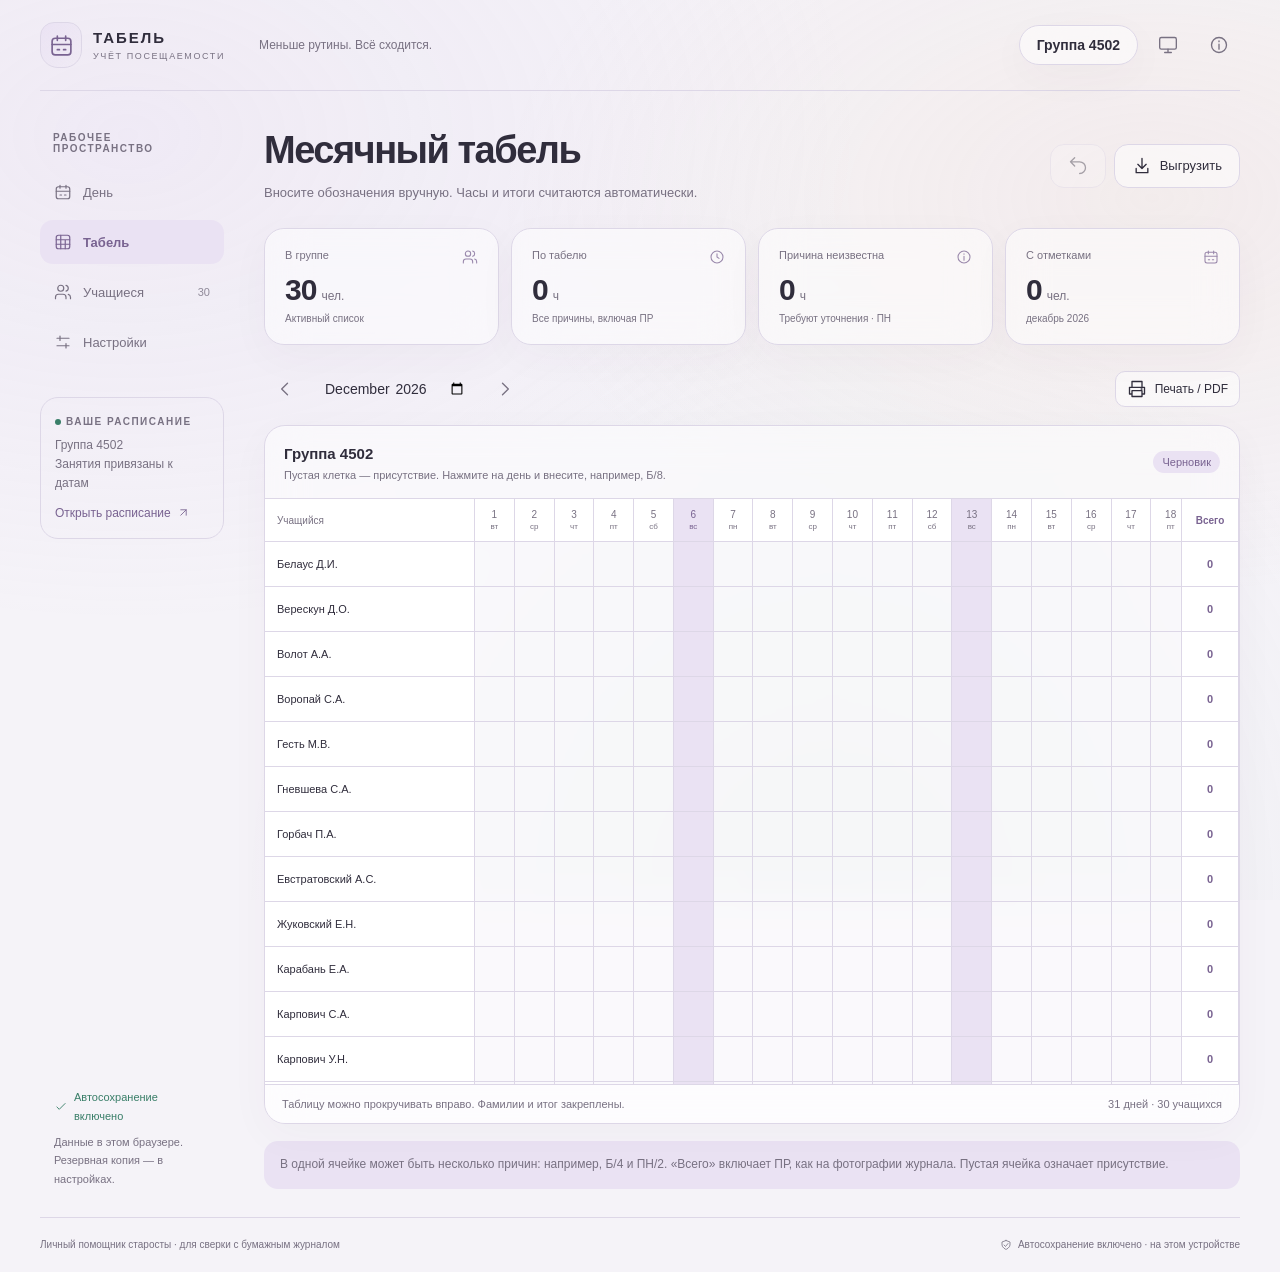
==== index.html @ 8b9e964b "Add files via upload" ====
<!doctype html>
<html lang="ru">
<head>
  <meta charset="UTF-8"><meta name="viewport" content="width=device-width, initial-scale=1, viewport-fit=cover">
  <meta name="theme-color" content="#f5f3f8"><meta name="description" content="Личный табель старосты: учёт по парам, автоматические итоги и печать.">
  <title>Табель · Учёт посещаемости</title>
  <link rel="icon" type="image/svg+xml" href="./icon.svg"><link rel="stylesheet" href="./style.css">
  <script>try{let s=JSON.parse(localStorage.getItem('tabel-v1')||'null');let t=s?.theme||'system';document.documentElement.dataset.theme=t==='system'?(matchMedia('(prefers-color-scheme:dark)').matches?'dark':'light'):t;}catch{}</script>
</head>
<body><div class="ambient" aria-hidden="true"></div><div id="app"><div class="loading">Загружаем табель…</div></div>
<dialog id="modal"></dialog><div id="toast" class="toast" role="status" aria-live="polite"></div><input id="fileInput" type="file" accept=".json" hidden><input id="scheduleInput" type="file" accept=".json,.html" hidden>
<noscript><p style="padding:24px">Для работы табеля включите JavaScript в браузере.</p></noscript>
<script>
if(location.protocol==='file:'){
  document.querySelector('.loading').innerHTML='Табель нужно открыть по ссылке GitHub Pages.<br><br>Сначала загрузите файлы по инструкции: <a href="./INSTRUCTION.html">открыть инструкцию</a>.<br><br>Запуск двойным щелчком по index.html не поддерживается.';
}
</script>
<script type="module" src="./app.js"></script></body></html>
---- style.css ----
@charset "UTF-8";
:root{--bg:#f5f3f8;--text:#302d3c;--muted:#787182;--line:#ddd7e7;--glass:#ffffff80;--solid:#fff;--accent:#796391;--accent-soft:#eae2f3;--green:#397e68;--green-soft:#e3f1ea;--shadow:0 12px 42px #47365709;--blue:#4a73a4;--blue-bg:#e8eff9;--teal:#477c70;--teal-bg:#e4efeb;--rose:#a76176;--rose-bg:#f5e7ed;--amber:#987542;--amber-bg:#f7eedf;--purple:#84609e;--purple-bg:#eee6f6;--cyan:#4b7e88;--cyan-bg:#e4eff2;--gray:#787780;--gray-bg:#ececf0;font-family:-apple-system,BlinkMacSystemFont,"Segoe UI",Arial,sans-serif;color-scheme:light;font-synthesis:none}
:root[data-theme=dark]{--bg:#17161d;--text:#ede8f3;--muted:#aba2b9;--line:#ffffff19;--glass:#34303d70;--solid:#27242e;--accent:#c9b0e3;--accent-soft:#a88bc428;--green:#a2d5bd;--green-soft:#75bd9d18;--shadow:0 14px 42px #0002;--blue:#a6c2ee;--blue-bg:#8faef820;--teal:#91cbbb;--teal-bg:#7acdb520;--rose:#e4a1b6;--rose-bg:#d795b321;--amber:#ddc290;--amber-bg:#cda75c22;--purple:#c9a7ed;--purple-bg:#b397d522;--cyan:#97c9d3;--cyan-bg:#7bb5cf22;--gray:#c0bac9;--gray-bg:#b1a9be20;color-scheme:dark}
*{box-sizing:border-box}body{margin:0;background:var(--bg);color:var(--text);min-width:320px;font-size:14px}button,input,select,textarea{font:inherit;color:inherit}button,a{touch-action:manipulation;-webkit-tap-highlight-color:transparent}button{cursor:pointer}button:disabled{opacity:.4;cursor:not-allowed}button:active:not(:disabled){transform:scale(.98)}button,a,input,select,textarea{outline-offset:3px}button:focus-visible,a:focus-visible{outline:2px solid var(--accent)}button{transition:background .18s,border-color .18s,transform .18s}a{color:var(--accent);text-decoration:none}a:hover{text-decoration:underline}svg{width:20px;height:20px;flex-shrink:0;vertical-align:middle}input,textarea,select{border:1px solid var(--line);background:var(--glass);border-radius:12px;padding:11px 13px;max-width:100%}input:focus,textarea:focus,select:focus{outline:2px solid var(--accent);outline-offset:1px}input[type=checkbox]{accent-color:var(--accent);width:17px;height:17px}textarea{resize:vertical;min-height:120px;line-height:1.7}button{border:0}h1,h2,h3,p{margin:0}h1{font-size:38px;font-weight:600;letter-spacing:-1.5px;line-height:1.2}h2{font-size:20px;font-weight:600;letter-spacing:-.4px}h3{font-size:16px;font-weight:600;line-height:1.4}small{font-size:12px}strong{font-weight:600}.muted{color:var(--muted)}.ambient{position:fixed;inset:0;z-index:-1;pointer-events:none;background:radial-gradient(ellipse at 10% 15%,#cdb5e523,transparent 45%),radial-gradient(ellipse at 90% 22%,#ebcbb32c,transparent 40%),radial-gradient(ellipse at 65% 100%,#b4d3c526,transparent 50%)}[data-theme=dark] .ambient{background:radial-gradient(ellipse at 4% 35%,#76638624,transparent 48%),radial-gradient(ellipse at 90% 10%,#9f7b7024,transparent 43%),radial-gradient(ellipse at 65% 100%,#53796c20,transparent 40%)}.glass{background:var(--glass);border:1px solid var(--line);box-shadow:inset 0 1px 0 #ffffff30,var(--shadow);backdrop-filter:blur(20px);-webkit-backdrop-filter:blur(20px)}.shell{max-width:1460px;margin:auto;padding:0 40px}.topbar{min-height:91px;display:flex;align-items:center;gap:22px;border-bottom:1px solid var(--line)}.brand{display:flex;align-items:center;gap:11px;color:var(--text);text-decoration:none!important}.brand-mark{width:42px;height:46px;display:grid;place-items:center;border-radius:14px 14px 18px 18px;background:linear-gradient(140deg,var(--accent-soft),transparent);border:1px solid var(--line);color:var(--accent)}.brand-mark svg{width:25px;height:25px}.brand-name{font-size:15px;letter-spacing:2px;font-weight:650}.brand-sub{display:block;font-size:9px;letter-spacing:1.6px;color:var(--muted);margin-top:5px}.topbar-note{font-size:12px;color:var(--muted);margin-left:12px}.top-actions{margin-left:auto;display:flex;gap:9px;align-items:center}.icon-btn{display:inline-flex;align-items:center;justify-content:center;width:42px;height:42px;border-radius:50%;background:transparent;color:var(--muted)}.icon-btn:hover{background:var(--accent-soft);color:var(--accent)}.btn{display:inline-flex;align-items:center;justify-content:center;gap:8px;padding:11px 17px;min-height:42px;border-radius:14px;border:1px solid var(--line);background:var(--glass);font-size:13px;font-weight:500;white-space:nowrap;color:var(--text)}.btn:hover{background:var(--accent-soft)}.btn.primary{background:var(--accent);color:var(--solid);border-color:transparent}[data-theme=dark] .btn.primary{color:#251e30}.btn.subtle{background:transparent;border-color:transparent;color:var(--muted)}.btn.small{min-height:34px;padding:7px 11px;font-size:12px;border-radius:10px}.btn.danger{color:var(--rose)}.group-select{font-weight:600;border-radius:24px;min-width:122px;padding-right:26px;background:var(--glass)}.workspace{display:grid;grid-template-columns:190px minmax(0,1fr);gap:34px;padding:32px 0 28px}.sidebar{display:flex;flex-direction:column;min-height:calc(100vh - 160px);padding-right:6px}.eyebrow{text-transform:uppercase;font-size:10px;letter-spacing:1.5px;color:var(--muted);font-weight:600}.side-title{padding:9px 13px 16px}.nav{display:grid;gap:6px}.nav button{display:flex;align-items:center;gap:11px;border-radius:13px;padding:13px 14px;background:transparent;color:var(--muted);text-align:left;font-size:13px}.nav button.active{background:var(--accent-soft);color:var(--accent);font-weight:600}.nav button:hover{background:var(--accent-soft)}.nav button svg{width:18px;height:18px}.nav .count{margin-left:auto;font-size:11px;opacity:.8}.side-source{margin-top:33px;padding:18px 14px;border:1px solid var(--line);border-radius:18px}.side-source .dot{display:inline-block;width:6px;height:6px;border-radius:50%;background:var(--green);margin-right:5px}.side-source p{font-size:12px;line-height:1.6;margin-top:9px;color:var(--muted)}.side-source a{font-size:12px;display:flex;align-items:center;gap:6px;margin-top:12px}.side-source svg{width:13px;height:13px}.side-bottom{margin-top:auto;padding:34px 14px 0;font-size:11px;line-height:1.7;color:var(--muted)}.side-bottom .save-line{display:flex;align-items:center;gap:6px;color:var(--green);font-size:11px;margin-bottom:7px}.side-bottom svg{width:14px;height:14px}.main{min-width:0}.page-head{display:flex;gap:12px;justify-content:space-between;align-items:center;margin:5px 0 25px}.page-head p{margin-top:9px;color:var(--muted);font-size:13px;line-height:1.6}.head-actions{display:flex;gap:8px;align-items:center}.pill{display:inline-flex;align-items:center;gap:5px;padding:5px 9px;border-radius:16px;background:var(--accent-soft);color:var(--accent);font-size:11px;white-space:nowrap}.pill svg{width:13px;height:13px}.demo-banner,.storage-warning{padding:12px 17px;background:var(--amber-bg);color:var(--amber);border:1px solid var(--line);border-radius:14px;margin-bottom:18px;display:flex;gap:12px;align-items:center;line-height:1.5;font-size:12px}.demo-banner .btn{margin-left:auto}.storage-warning{background:var(--rose-bg);color:var(--rose)}.stats{display:grid;grid-template-columns:repeat(4,minmax(0,1fr));gap:12px;margin-bottom:23px}.stat{border-radius:20px;padding:20px;min-height:106px;position:relative}.stat-label{font-size:11px;color:var(--muted);display:flex;justify-content:space-between;gap:4px}.stat-label svg{width:16px;height:16px;color:var(--accent);opacity:.75}.stat-value{font-size:30px;letter-spacing:-1px;font-weight:550;margin-top:10px;line-height:1}.stat-value small{font-size:12px;letter-spacing:0;color:var(--muted);font-weight:400;margin-left:5px}.stat-hint{font-size:10px;color:var(--muted);margin-top:8px}.section-row{display:flex;justify-content:space-between;gap:12px;align-items:center;margin-bottom:15px}.section-row p{margin-top:5px;color:var(--muted);font-size:12px}.date-controls{display:flex;align-items:center;gap:4px}.date-controls input{border:0;background:transparent;width:150px;padding:8px;font-size:13px}.week-strip{display:grid;grid-template-columns:repeat(7,1fr);gap:6px;padding:9px;border-radius:21px;margin-bottom:23px}.week-day{min-height:74px;border:1px solid transparent;border-radius:14px;background:transparent;display:flex;flex-direction:column;align-items:center;gap:6px;color:var(--muted);padding:10px 4px;position:relative}.week-day .dow{font-size:10px;text-transform:uppercase;letter-spacing:.8px}.week-day .date{font-size:21px;font-weight:500}.week-day .dots{display:flex;gap:3px;height:3px}.week-day .dots i{width:3px;height:3px;border-radius:50%;background:currentColor;opacity:.5}.week-day.selected{background:var(--accent-soft);border-color:var(--line);color:var(--accent)}.week-day.today:after{position:absolute;content:'';bottom:6px;width:3px;height:3px;background:var(--green);border-radius:50%}.day-grid{display:grid;grid-template-columns:minmax(0,1fr) 248px;gap:21px}.lesson-scroll{display:flex;gap:10px;overflow-x:auto;padding:1px 1px 12px;scrollbar-width:thin;scrollbar-color:var(--line) transparent}.lesson-card{flex:1;min-width:180px;text-align:left;border:1px solid var(--line);border-radius:17px;padding:15px;background:var(--glass);color:var(--text);position:relative;min-height:130px}.lesson-card.selected{background:var(--accent-soft);border-color:color-mix(in srgb,var(--accent) 50%,transparent)}.lesson-top{display:flex;align-items:center;justify-content:space-between;gap:7px;font-size:11px;color:var(--muted);margin-bottom:12px}.lesson-card h3{font-size:13px;line-height:1.4;max-width:230px}.lesson-card .lesson-foot{display:flex;gap:6px;align-items:center;margin-top:9px;font-size:10px;color:var(--muted);justify-content:space-between}.lesson-card .lesson-foot svg{width:14px;height:14px;color:var(--green)}.lesson-num{color:var(--accent);font-weight:600}.no-lessons{padding:24px;border:1px dashed var(--line);border-radius:18px;line-height:1.7;color:var(--muted);margin-bottom:20px}.table-card{border-radius:21px;overflow:hidden;margin-top:7px}.table-toolbar{display:flex;align-items:center;justify-content:space-between;gap:12px;padding:17px 19px;border-bottom:1px solid var(--line)}.table-toolbar h3{font-size:15px}.table-toolbar small{display:block;margin-top:5px;color:var(--muted);font-size:11px}.search{position:relative;max-width:220px;min-width:100px}.search svg{position:absolute;left:11px;top:10px;width:16px;height:16px;color:var(--muted);pointer-events:none}.search input{width:100%;border:0;background:var(--accent-soft);padding:10px 12px 10px 35px;border-radius:12px;font-size:12px}.roster-table{width:100%;border-collapse:collapse;text-align:left}.roster-table th{font-size:10px;text-transform:uppercase;letter-spacing:1px;color:var(--muted);padding:13px 16px;font-weight:500;border-bottom:1px solid var(--line)}.roster-table td{padding:12px 16px;border-bottom:1px solid var(--line);font-size:12px}.roster-table tbody tr:last-child td{border-bottom:0}.roster-table .num{color:var(--muted);width:36px;padding-right:2px}.roster-table .status-col{text-align:center;width:120px}.roster-table .total-col{width:85px;text-align:right}.student-link{color:var(--text);background:transparent;padding:4px 0;text-align:left;font-weight:500;display:flex;align-items:center;gap:10px}.student-link:hover{color:var(--accent)}.avatar{width:31px;height:31px;display:inline-flex;justify-content:center;align-items:center;flex-shrink:0;border:1px solid var(--line);border-radius:11px;background:var(--accent-soft);font-size:11px;color:var(--accent);font-weight:500}.status-btn{min-width:87px;min-height:32px;border-radius:10px;background:transparent;border:1px dashed var(--line);font-size:11px;color:var(--muted);display:inline-flex;gap:5px;align-items:center;justify-content:center;padding:6px}.status-btn svg{width:13px;height:13px}.status-btn.present{color:var(--green);background:var(--green-soft);border:1px solid transparent}.reason-blue{color:var(--blue);background:var(--blue-bg)}.reason-teal{color:var(--teal);background:var(--teal-bg)}.reason-rose{color:var(--rose);background:var(--rose-bg)}.reason-amber{color:var(--amber);background:var(--amber-bg)}.reason-purple{color:var(--purple);background:var(--purple-bg)}.reason-cyan{color:var(--cyan);background:var(--cyan-bg)}.reason-gray{color:var(--gray);background:var(--gray-bg)}.status-btn[class*=reason-]{border:1px solid transparent;font-weight:600}.table-bottom{display:flex;gap:10px;align-items:center;justify-content:space-between;padding:13px 17px;background:var(--glass);border-top:1px solid var(--line);font-size:11px;color:var(--muted)}.aside-card{border-radius:20px;padding:20px;margin-bottom:15px}.aside-card h3{font-size:14px;margin-bottom:7px}.aside-card .caption{font-size:11px;color:var(--muted);line-height:1.6}.reason-bars{display:grid;gap:15px;margin:22px 0 8px}.reason-bar-head{display:flex;justify-content:space-between;font-size:11px;margin-bottom:7px}.reason-bar-head span{color:var(--muted)}.bar-track{height:5px;border-radius:4px;background:var(--accent-soft);overflow:hidden}.bar-fill{height:100%;border-radius:4px;background:var(--accent);min-width:0}.legend{display:grid;gap:12px;margin-top:16px}.legend-item{display:flex;gap:9px;align-items:center;font-size:10px;color:var(--muted);line-height:1.45}.code-badge{display:inline-flex;justify-content:center;align-items:center;min-width:29px;min-height:24px;border-radius:7px;font-size:10px;font-weight:600;flex-shrink:0}.note{font-size:11px;line-height:1.7;color:var(--muted)}.note-box{padding:14px 16px;border-radius:14px;background:var(--accent-soft);font-size:12px;line-height:1.6;color:var(--muted)}.welcome{padding:32px 27px;display:grid;grid-template-columns:1fr 200px;gap:25px;border-radius:22px;margin-bottom:23px;background:linear-gradient(125deg,var(--glass),var(--accent-soft))}.welcome h2{font-size:23px;line-height:1.3;margin:10px 0 12px;font-weight:550;letter-spacing:-.6px}.welcome p{font-size:13px;line-height:1.75;max-width:420px;color:var(--muted)}.welcome-actions{display:flex;gap:10px;margin-top:20px;flex-wrap:wrap}.mini-sheet{align-self:center;padding:16px;border:1px solid var(--line);border-radius:16px;transform:rotate(-3deg);background:var(--glass);box-shadow:var(--shadow)}.mini-title{font-size:10px;color:var(--muted);margin-bottom:12px;text-transform:uppercase;letter-spacing:1px}.mini-row{display:flex;justify-content:space-between;border-bottom:1px solid var(--line);padding:9px 0;font-size:12px}.mini-row:last-child{border:0;font-weight:600}.empty-roster{text-align:center;padding:36px 20px;color:var(--muted)}.empty-roster p{font-size:12px;line-height:1.8;margin:8px 0 18px}.empty-roster svg{width:30px;height:30px;color:var(--accent);margin-bottom:10px}.month-controls{display:flex;align-items:center;gap:5px}.month-controls input{border:0;background:transparent;font-size:14px;max-width:195px}.monthly-table{border-collapse:separate;border-spacing:0;min-width:1780px;width:100%;font-size:11px}.monthly-table th,.monthly-table td{border-right:1px solid var(--line);border-bottom:1px solid var(--line);padding:0;text-align:center;height:45px;min-width:37px}.monthly-table thead th{background:var(--solid);font-weight:500;font-size:10px;position:sticky;top:0;z-index:2;color:var(--muted);height:43px}.monthly-table thead .today-head{color:var(--accent);background:var(--accent-soft)}.monthly-table .sticky-name{position:sticky;left:0;z-index:2;background:var(--solid);text-align:left;min-width:210px;width:210px;padding:0 12px}.monthly-table thead .sticky-name{z-index:3}.monthly-table .sticky-total{position:sticky;right:0;z-index:2;background:var(--solid);width:58px;min-width:58px;color:var(--accent);font-weight:600;border-left:1px solid var(--line)}.monthly-table .day-cell{width:100%;min-height:44px;height:100%;font-size:9px;background:transparent;display:flex;flex-direction:column;gap:3px;align-items:center;justify-content:center;color:var(--text);padding:5px 2px}.monthly-table .day-cell:hover{background:var(--accent-soft)}.monthly-table .day-cell .cell-mark{padding:2px 3px;border-radius:4px;white-space:nowrap}.monthly-table .weekend{background:var(--accent-soft)}.monthly-table .student-link{font-size:11px}.monthly-table .tfoot td{height:39px;background:var(--accent-soft);font-weight:600}.table-scroll{overflow:auto;max-height:65vh;scrollbar-width:thin}.students-grid{display:grid;grid-template-columns:repeat(3,minmax(0,1fr));gap:14px}.student-card{padding:20px;border-radius:19px;display:flex;flex-direction:column;gap:17px}.student-card-top{display:flex;gap:10px;align-items:center}.student-card .avatar{width:39px;height:39px;font-size:13px}.student-card h3{font-size:13px}.student-card small{font-size:10px;color:var(--muted)}.student-card-foot{border-top:1px solid var(--line);padding-top:12px;display:flex;justify-content:space-between;align-items:center;font-size:12px}.student-card-foot strong{font-size:21px;font-weight:550}.settings-grid{display:grid;grid-template-columns:1fr 1fr;gap:18px}.settings-card{padding:25px;border-radius:22px}.settings-card h2{font-size:17px;margin-bottom:9px}.settings-card p{font-size:12px;line-height:1.8;color:var(--muted)}.settings-card .btn{margin-top:16px}.settings-card .field{margin-top:17px}.field{display:flex;flex-direction:column;gap:8px;margin-bottom:16px}.field label{font-size:12px;font-weight:500}.field small{font-size:11px;line-height:1.6;color:var(--muted)}.field-row{display:grid;grid-template-columns:1fr 1fr;gap:14px}.check-label{display:flex;gap:9px;align-items:flex-start;font-size:12px;line-height:1.6}.check-label input{margin-top:2px;flex-shrink:0}.theme-options{display:flex;gap:6px;margin-top:17px}.theme-options button{flex:1}.theme-options button.selected{background:var(--accent-soft);color:var(--accent);border-color:var(--accent)}.footer{display:flex;align-items:center;justify-content:space-between;gap:15px;color:var(--muted);font-size:10px;border-top:1px solid var(--line);padding:19px 0;line-height:1.6}.footer span{display:flex;align-items:center;gap:6px}.footer svg{width:12px;height:12px}dialog{color:var(--text);border:1px solid var(--line);border-radius:25px;box-shadow:0 25px 100px #15102235;background:var(--solid);padding:0;max-width:min(580px,calc(100vw - 28px));width:580px;max-height:90dvh}dialog::backdrop{background:#17121f65;backdrop-filter:blur(5px)}.modal-head{padding:24px 25px 17px;display:flex;justify-content:space-between;gap:15px;align-items:flex-start;border-bottom:1px solid var(--line)}.modal-head h2{font-size:20px;margin:2px 0 7px;line-height:1.3}.modal-head p{font-size:12px;color:var(--muted);line-height:1.6}.modal-head .icon-btn{margin-top:-8px;margin-right:-8px;flex-shrink:0}.modal-body{padding:22px 25px}.modal-foot{display:flex;gap:8px;justify-content:flex-end;margin-top:22px;flex-wrap:wrap}.code-options{display:grid;gap:7px}.code-option{display:flex;align-items:center;gap:12px;padding:11px 13px;text-align:left;background:transparent;border:1px solid var(--line);border-radius:12px;min-height:47px;font-size:12px}.code-option.selected{border-color:var(--accent);background:var(--accent-soft)}.code-option .code-badge{width:32px;height:29px;font-size:12px}.code-option .option-hours{margin-left:auto;color:var(--muted);white-space:nowrap;font-size:11px}.hours-grid{display:grid;grid-template-columns:1fr 1fr;gap:12px}.hours-item{display:flex;align-items:center;gap:9px}.hours-item label{width:35px;flex-shrink:0}.hours-item input{width:100%;min-width:0;padding:9px 11px}.profile-stats{display:grid;grid-template-columns:1fr 1fr;gap:12px;margin-bottom:20px}.profile-stat{background:var(--accent-soft);border-radius:14px;padding:16px}.profile-stat strong{font-size:25px;display:block;margin-top:8px}.profile-history{max-height:330px;overflow:auto}.history-row{padding:13px 0;border-bottom:1px solid var(--line);display:flex;justify-content:space-between;gap:12px;font-size:12px}.history-row small{display:block;color:var(--muted);font-size:11px;line-height:1.7;margin-top:4px}.history-row button{background:transparent;color:var(--accent);font-size:11px;padding:6px}.profile-bars{display:flex;flex-wrap:wrap;gap:8px;margin-bottom:20px}.profile-bars .code-badge{padding:6px 10px}.form-error{color:var(--rose);font-size:12px;line-height:1.6;margin-top:12px;min-height:0}.toast{position:fixed;bottom:25px;left:50%;transform:translate(-50%,15px);background:var(--text);color:var(--bg);padding:13px 20px;border-radius:15px;font-size:12px;box-shadow:var(--shadow);max-width:calc(100% - 30px);text-align:center;opacity:0;pointer-events:none;transition:.2s;z-index:100}.toast.show{opacity:1;transform:translate(-50%,0)}.loading{padding:80px;text-align:center;color:var(--muted)}.export-options{display:grid;gap:12px}.export-options .btn{justify-content:flex-start;padding:16px;white-space:normal}.export-options small{display:block;color:var(--muted);font-weight:400;margin-top:5px}.no-results{padding:28px;text-align:center;color:var(--muted);font-size:12px}.bulk-row{display:flex;gap:8px;align-items:center}.bulk-row select{padding:8px 10px;font-size:12px}.archive-list{margin-top:20px;border-top:1px solid var(--line);padding-top:15px}.archive-item{display:flex;justify-content:space-between;align-items:center;padding:8px 0;font-size:12px}.saved-error{color:var(--rose)!important}.wide-only{display:initial}
@media(min-width:1600px){.shell{max-width:1500px}.workspace{gap:42px;grid-template-columns:200px minmax(0,1fr)}}
@media(max-width:1150px){.shell{padding:0 25px}.workspace{grid-template-columns:165px minmax(0,1fr);gap:23px}.day-grid{grid-template-columns:minmax(0,1fr)}.day-aside{display:grid;grid-template-columns:1fr 1fr;gap:14px}.day-aside .aside-card{margin-bottom:0}.legend{grid-template-columns:1fr 1fr}.stats{gap:9px}.stat{padding:17px}.students-grid{grid-template-columns:repeat(2,minmax(0,1fr))}h1{font-size:33px}.head-actions .btn{padding:11px 13px}.topbar-note{display:none}}
@media(max-width:800px){.shell{padding:0 20px}.topbar{min-height:78px;gap:12px}.workspace{display:block;padding-top:21px}.sidebar{min-height:0;display:block;padding:0;margin-bottom:25px}.side-title,.side-source,.side-bottom{display:none}.nav{display:flex;border:1px solid var(--line);border-radius:17px;padding:4px;background:var(--glass);gap:4px}.nav button{justify-content:center;flex:1;padding:11px 8px;font-size:12px;border-radius:12px;gap:7px}.nav .count{display:none}.nav button svg{width:16px;height:16px}.page-head{margin-bottom:21px}.page-head h1{font-size:31px}.head-actions .btn span{display:none}.head-actions .btn{padding:10px;min-width:42px}.head-actions .btn svg{width:18px}.settings-grid{gap:13px}.settings-card{padding:20px}.top-actions{gap:5px}.group-select{min-width:108px;max-width:160px;font-size:12px;padding:10px 24px 10px 13px}.footer{font-size:10px}.welcome{grid-template-columns:1fr 170px}}
@media(max-width:520px){.shell{padding:0 14px}.brand-sub{font-size:7px;letter-spacing:1.2px}.brand-name{font-size:13px}.brand{gap:8px}.brand-mark{width:34px;height:39px;border-radius:11px 11px 15px 15px}.brand-mark svg{width:22px}.topbar{gap:5px;min-height:74px}.top-actions{gap:1px}.top-actions .icon-btn{width:34px;height:36px}.group-select{min-width:98px;width:98px;font-size:11px;padding-left:10px}.nav button{font-size:10px;gap:5px;padding:10px 6px}.nav button svg{width:15px;height:15px}.workspace{padding-top:16px}.sidebar{margin-bottom:24px}h1,.page-head h1{font-size:29px;letter-spacing:-1px}.page-head p{font-size:12px;margin-top:7px}.page-head{gap:8px;align-items:flex-start}.head-actions{padding-top:0}.head-actions .btn{min-height:36px;min-width:36px;padding:8px}.head-actions .btn svg{width:17px}.stats{grid-template-columns:1fr 1fr;gap:9px;margin-bottom:22px}.stat{padding:15px;min-height:99px;border-radius:17px}.stat-value{font-size:27px}.stat-label{font-size:10px}.stat-hint{font-size:9px}.section-row h2{font-size:17px}.section-row p{font-size:10px}.date-controls{gap:0}.date-controls input{font-size:12px;width:126px;padding:6px 3px}.date-controls .icon-btn{width:28px;height:32px}.section-row .btn.small{padding:7px 9px;font-size:10px}.week-strip{padding:6px;gap:3px;border-radius:18px;margin-bottom:20px}.week-day{min-height:66px;padding:9px 2px;gap:5px;border-radius:12px}.week-day .dow{font-size:9px}.week-day .date{font-size:18px}.lesson-card{min-width:157px;min-height:122px;padding:13px}.lesson-card h3{font-size:12px}.lesson-top{font-size:10px}.lesson-card .lesson-foot{font-size:9px}.day-grid{gap:18px}.table-toolbar{padding:14px 13px;gap:8px}.table-toolbar h3{font-size:13px}.table-toolbar small{font-size:10px;max-width:145px;line-height:1.5}.search{max-width:145px}.search input{font-size:11px;padding-left:31px}.search svg{left:10px;width:14px}.roster-table th{font-size:9px;padding:12px 9px;letter-spacing:.6px}.roster-table td{font-size:11px;padding:10px 9px}.roster-table .num{width:26px}.roster-table .status-col{width:94px}.roster-table .total-col{width:61px}.student-link{gap:7px}.avatar{width:26px;height:29px;font-size:9px;border-radius:9px}.status-btn{min-width:74px;font-size:10px;min-height:32px;padding:5px}.table-bottom{padding:12px;font-size:10px;gap:8px;flex-wrap:wrap}.table-bottom .btn{font-size:10px}.day-aside{display:block}.day-aside .aside-card{margin-bottom:14px}.reason-bars{grid-template-columns:1fr 1fr;gap:17px}.aside-card{padding:19px}.welcome{grid-template-columns:1fr;padding:24px;gap:12px}.welcome h2{font-size:22px}.welcome .mini-sheet{display:none}.welcome p{font-size:12px}.welcome-actions{gap:8px}.welcome-actions .btn{font-size:11px;padding:10px 12px}.students-grid{grid-template-columns:1fr}.student-card{padding:17px}.student-card h3{font-size:14px}.settings-grid{grid-template-columns:1fr}.footer{display:block;padding-bottom:20px}.footer span+span{margin-top:8px}.demo-banner{padding:12px;font-size:10px;gap:7px}.demo-banner .btn{font-size:10px;padding:7px 9px}.month-controls input{font-size:12px;width:158px}.month-controls .icon-btn{width:28px}.modal-head{padding:20px 20px 15px}.modal-head h2{font-size:18px}.modal-body{padding:19px 20px}.modal-foot .btn{font-size:12px}.code-option{font-size:11px;padding:10px}.code-option .option-hours{font-size:10px}.monthly-table .sticky-name{min-width:152px;width:152px;padding:0 8px}.monthly-table .student-link{font-size:10px}.table-scroll{max-height:60vh}.field-row{gap:9px}.profile-stat{padding:13px}.wide-only{display:none}.bulk-row{gap:5px}.bulk-row select{max-width:120px;font-size:10px}.bulk-row .btn{font-size:10px;padding:7px}.table-card{border-radius:18px}}
@media(prefers-reduced-motion:reduce){*,*:before,*:after{transition:none!important;animation:none!important;scroll-behavior:auto!important}}

.fixed-group{display:inline-flex;align-items:center;justify-content:center;border:1px solid var(--line);white-space:nowrap;padding:11px 17px;min-width:0}.top-actions .fixed-group{width:auto;max-width:none}

.table-scroll{scroll-padding-inline:210px 58px}.monthly-table .day-cell{scroll-margin-inline:210px 58px}@media(max-width:520px){.table-scroll{scroll-padding-inline:152px 58px}.monthly-table .day-cell{scroll-margin-inline:152px 58px}}

@media(max-width:520px){.date-header{flex-direction:column;align-items:stretch;gap:10px}.date-header .date-controls{width:100%;justify-content:space-between}.date-header .date-controls input{width:160px}.date-header h2{font-size:18px}.date-header .date-controls .btn{padding-inline:12px}}
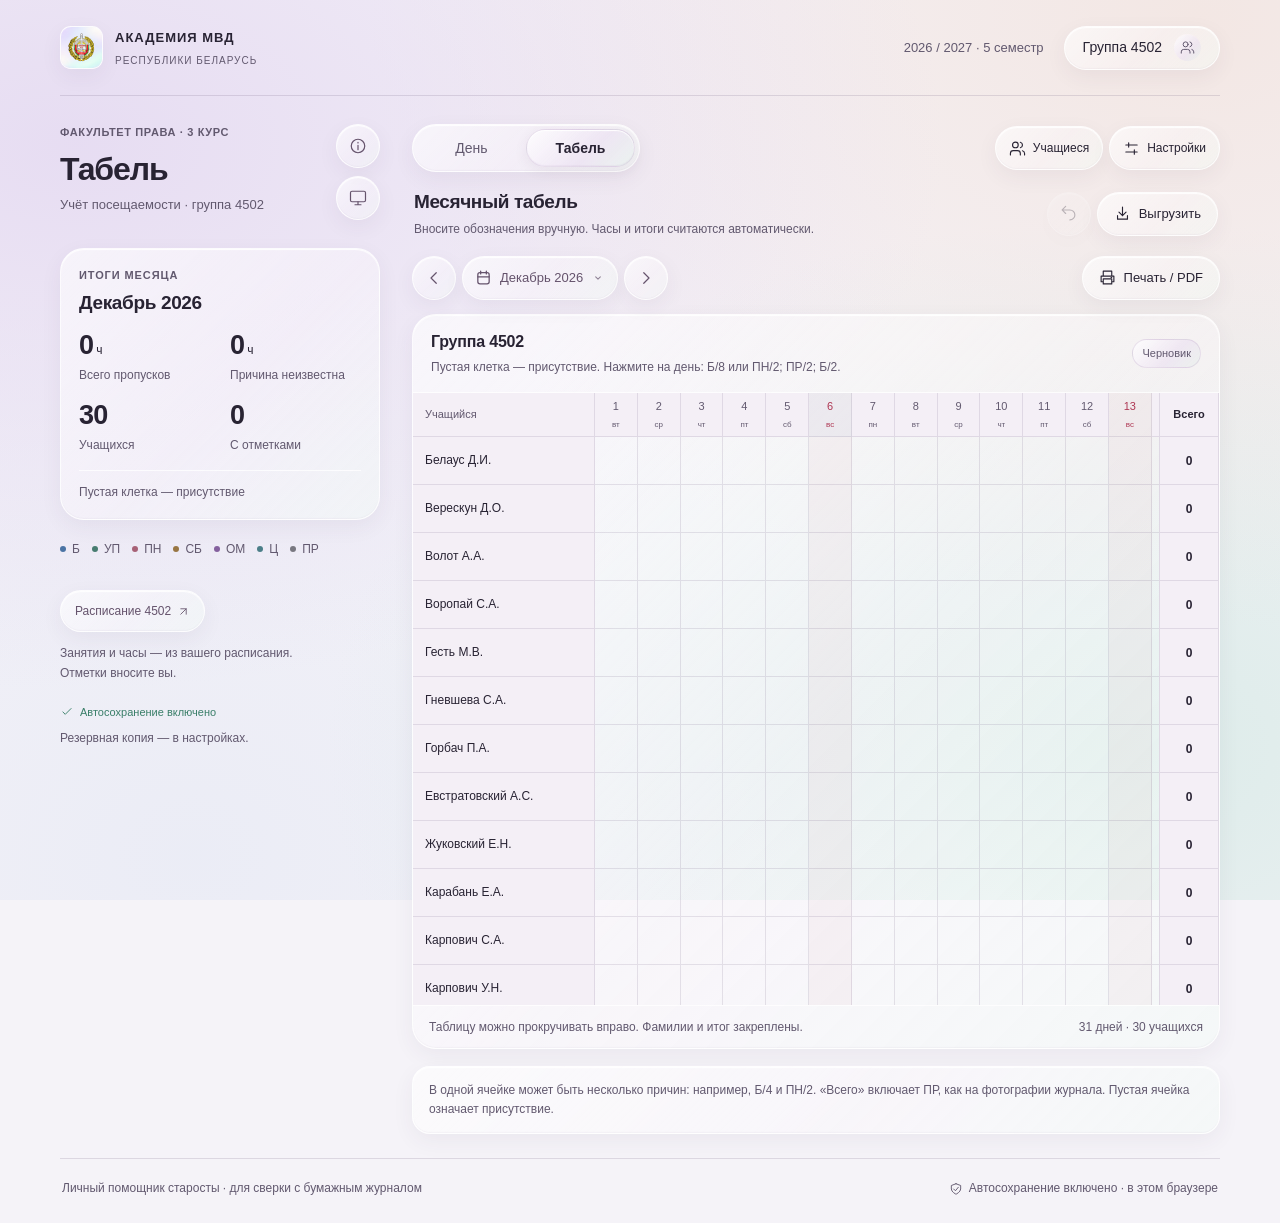
==== commit 6617b7df: "Add files via upload" ====
--- a/index.html
+++ b/index.html
@@ -3,8 +3,8 @@
 <head>
   <meta charset="UTF-8"><meta name="viewport" content="width=device-width, initial-scale=1, viewport-fit=cover">
   <meta name="theme-color" content="#f5f3f8"><meta name="description" content="Личный табель старосты: учёт по парам, автоматические итоги и печать.">
-  <title>Табель · Учёт посещаемости</title>
-  <link rel="icon" type="image/svg+xml" href="./icon.svg"><link rel="stylesheet" href="./style.css">
+  <title>Табель 4502 · Академия МВД</title>
+  <link rel="icon" type="image/svg+xml" href="./icon.svg"><link rel="stylesheet" href="./style.css"><link rel="stylesheet" href="./glass.css?v=2">
   <script>try{let s=JSON.parse(localStorage.getItem('tabel-v1')||'null');let t=s?.theme||'system';document.documentElement.dataset.theme=t==='system'?(matchMedia('(prefers-color-scheme:dark)').matches?'dark':'light'):t;}catch{}</script>
 </head>
 <body><div class="ambient" aria-hidden="true"></div><div id="app"><div class="loading">Загружаем табель…</div></div>
@@ -15,4 +15,4 @@
   document.querySelector('.loading').innerHTML='Табель нужно открыть по ссылке GitHub Pages.<br><br>Сначала загрузите файлы по инструкции: <a href="./INSTRUCTION.html">открыть инструкцию</a>.<br><br>Запуск двойным щелчком по index.html не поддерживается.';
 }
 </script>
-<script type="module" src="./app.js"></script></body></html>
+<script type="module" src="./app.js?v=2"></script></body></html>
--- a/glass.css
+++ b/glass.css
@@ -0,0 +1,257 @@
+/* Shared visual language with qppaza.github.io/myschedule/ (27 Oct 2026).
+   Material values, typography, background and easing are taken from the schedule.
+   Attendance-specific layout is kept separate from the calculation module. */
+:root,:root[data-theme=light]{
+  font-family:-apple-system,BlinkMacSystemFont,"Segoe UI",sans-serif;font-size:16px;
+  --bg:#f5f3f8;--text:#282333;--muted:#62596f;--accent:#694496;
+  --line:rgba(112,96,128,.16);--border:#70608030;--accent-soft:rgba(126,99,154,.08);
+  --liquid-fill:linear-gradient(135deg,rgba(255,255,255,.61),rgba(255,252,255,.36) 54%,rgba(245,255,248,.44));
+  --liquid-edge:rgba(255,255,255,.74);
+  --liquid-shadow:inset 0 1px 1px rgba(255,255,255,.92),inset 0 -1px 1px rgba(133,108,151,.055),0 7px 22px rgba(71,48,86,.06);
+  --liquid-selected:linear-gradient(135deg,rgba(255,255,255,.84),rgba(231,217,240,.48) 60%,rgba(226,244,233,.43));
+  --liquid-selected-edge:rgba(170,143,184,.24);
+  --liquid-selected-shadow:inset 0 1px 1px #fff,inset 0 -1px 1px rgba(147,112,163,.07),0 4px 14px rgba(71,48,86,.07);
+  --liquid-solid:#f4eff6;--overlay-fill:linear-gradient(140deg,rgba(255,253,255,.97),rgba(239,233,243,.94));
+  --overlay-edge:rgba(129,104,145,.22);--solid:#f4eff6;--glass:var(--liquid-fill);--shadow:var(--liquid-shadow);
+  --control-ink:#65536c;--control-focus:#86608e;--offday:#ae3652;
+  --spring:cubic-bezier(.2,.8,.2,1);--slide:cubic-bezier(.22,.8,.25,1);
+  color-scheme:light;
+}
+:root[data-theme=dark]{
+  --bg:#15151b;--text:#f6f4f8;--muted:#b7b3c2;--accent:#d1c3f2;
+  --line:rgba(245,235,255,.12);--border:rgba(245,235,255,.16);--accent-soft:rgba(206,180,230,.09);
+  --liquid-fill:linear-gradient(135deg,rgba(255,246,238,.105),rgba(235,221,242,.045) 54%,rgba(220,248,236,.065));
+  --liquid-edge:rgba(243,230,246,.19);
+  --liquid-shadow:inset 0 1px 1px rgba(255,250,243,.30),inset 0 -1px 1px rgba(235,216,243,.065),0 7px 22px rgba(12,9,20,.12);
+  --liquid-selected:linear-gradient(135deg,rgba(255,246,239,.23),rgba(222,196,235,.14) 60%,rgba(213,243,229,.10));
+  --liquid-selected-edge:rgba(242,223,248,.34);
+  --liquid-selected-shadow:inset 0 1px 1px rgba(255,250,244,.48),inset 0 -1px 1px rgba(232,212,242,.10),0 4px 14px rgba(12,9,20,.10);
+  --liquid-solid:#343039;--overlay-fill:linear-gradient(140deg,rgba(61,54,65,.96),rgba(37,34,43,.94));
+  --overlay-edge:rgba(246,233,255,.25);--solid:#302b35;--control-ink:#eee5ef;--control-focus:#d9bedc;--offday:#f0a5af;
+  color-scheme:dark;
+}
+body{font-size:14px;line-height:1.5;min-height:100vh}
+body>.ambient{background:radial-gradient(ellipse at 6% 16%,#dac9ed88,transparent 51%),radial-gradient(ellipse at 94% 2%,#f0d7c96e,transparent 49%),radial-gradient(ellipse at 87% 83%,#c3e4da80,transparent 50%),radial-gradient(ellipse at 15% 95%,#d2dcf04a,transparent 48%),var(--bg)}
+[data-theme=dark] body>.ambient{background:radial-gradient(ellipse at 0% 25%,#75628438,transparent 50%),radial-gradient(ellipse at 95% 4%,#a8857240,transparent 45%),radial-gradient(ellipse at 74% 92%,#537c6e33,transparent 48%),#15151b}
+button{min-height:44px;transition:background .2s,transform .25s var(--spring),box-shadow .25s,border-color .2s}
+button:active:not(:disabled){transform:scale(.95)}
+button:disabled{opacity:.28}
+button:focus-visible,a:focus-visible,input:focus-visible,textarea:focus-visible{outline:2px solid var(--control-focus);outline-offset:3px}
+button,input,select,textarea{font-family:inherit}
+.glass,.btn,.icon-btn,.glass-control,.view-tabs,.theme-options,.academy-mark,.week-strip,.lesson-card,.code-option,.hours-item,.profile-stat,.note-box,.mini-sheet{
+  background:var(--liquid-fill);border:1px solid var(--liquid-edge);box-shadow:var(--liquid-shadow);
+  backdrop-filter:none;-webkit-backdrop-filter:none;
+}
+.btn,.btn.small{border-radius:24px;font-size:13px;font-weight:500;min-height:44px;padding:0 16px;gap:8px}
+.btn.primary,[data-theme=dark] .btn.primary,.btn.selected,.lesson-card.selected,.code-option.selected{
+  background:var(--liquid-selected);border-color:var(--liquid-selected-edge);box-shadow:var(--liquid-selected-shadow);color:var(--text);
+}
+.btn.subtle{background:transparent;box-shadow:none;border-color:transparent;color:var(--muted)}
+.btn.danger{color:var(--rose)}
+.icon-btn{height:44px;width:44px;color:var(--control-ink);padding:0;flex:none}
+.icon-btn svg{height:18px;width:18px}
+.btn svg{height:17px;width:17px}
+.shell{max-width:1240px;padding:0 40px}
+.topbar{height:96px;min-height:96px;gap:20px;border-color:var(--border)}
+.brand{gap:12px;color:var(--text)}
+.brand-name{font-size:13px;letter-spacing:1px;font-weight:700}
+.brand-sub{font-size:10px;letter-spacing:1px;margin-top:5px;color:var(--muted)}
+.academy-mark{display:block;width:43px;height:43px;border-radius:25%;flex:none;overflow:hidden}
+.academy-mark img{display:block;width:100%;height:100%;object-fit:contain}
+.academy-mark .logo-dark{display:none}
+[data-theme=dark] .academy-mark .logo-light{display:none}
+[data-theme=dark] .academy-mark .logo-dark{display:block}
+.header-note{font-size:13px;color:var(--muted);margin-left:auto;white-space:nowrap}
+.top-actions{margin-left:0}
+.fixed-group{padding:0 18px!important;min-height:44px;font-size:14px;gap:12px;border-radius:26px}
+.group-symbol{display:grid;place-items:center;width:27px;height:27px;border-radius:50%;background:var(--liquid-selected);box-shadow:inset 0 1px 1px #fff4ec45;color:var(--muted)}
+.group-symbol svg{width:15px;height:15px}
+.workspace{grid-template-columns:320px minmax(0,1fr);gap:32px;padding:28px 0 24px}
+.sidebar{display:block;position:sticky;top:24px;align-self:start;min-height:0;padding:0}
+.intro{position:relative;min-height:104px;padding-right:60px}
+.intro h1{font-size:32px;line-height:1.15;letter-spacing:-1.1px;margin:10px 0 8px;font-weight:650}
+.intro p{font-size:13px;line-height:1.5;color:var(--muted)}
+.intro .eyebrow{font-size:11px;line-height:1.5;letter-spacing:.65px}
+.side-controls{position:absolute;right:0;top:0;display:flex;flex-direction:column;gap:8px}
+.summary-card{margin:20px 0;padding:18px;border-radius:24px}
+.summary-card .eyebrow{font-size:11px;letter-spacing:.9px}
+.summary-heading{font-size:19px;font-weight:600;letter-spacing:-.35px;line-height:1.25;margin:7px 0 16px;text-transform:capitalize}
+.summary-metrics{display:grid;grid-template-columns:1fr 1fr;gap:16px 20px}
+.summary-metric>strong{display:block;font-size:27px;line-height:1.15;font-weight:550;letter-spacing:-.7px;font-variant-numeric:tabular-nums}
+.summary-metric>strong small{font-size:12px;letter-spacing:0;font-weight:400;margin-left:3px}
+.summary-metric>span{display:block;font-size:12px;color:var(--muted);margin-top:5px}
+.summary-foot{padding-top:12px;margin-top:16px;border-top:1px solid var(--liquid-edge);font-size:12px;color:var(--muted)}
+.side-legend{display:flex;flex-wrap:wrap;gap:9px 12px;margin:20px 0;font-size:12px;color:var(--muted)}
+.side-legend span{display:flex;align-items:center;gap:6px;white-space:nowrap}
+.side-legend i{width:6px;height:6px;border-radius:50%;background:var(--reason-color);flex:none}
+.side-source{display:block;padding:0;border:0;border-radius:0;margin:20px 0 0}
+.side-source p{font-size:12px;margin:0;line-height:1.6}
+.project-link{display:inline-flex!important;padding:0 14px;min-height:42px;align-items:center;border-radius:23px;background:var(--liquid-fill);border:1px solid var(--liquid-edge);box-shadow:var(--liquid-shadow);color:var(--control-ink);font-weight:500}
+.side-bottom{display:block;margin:20px 0 0;padding:0;font-size:12px}
+.main-toolbar{display:flex;gap:12px;align-items:center;justify-content:space-between;margin:0 0 18px}
+.view-tabs{display:flex;position:relative;isolation:isolate;align-items:center;border-radius:28px;padding:4px;width:228px;min-width:170px;flex:0 1 228px;touch-action:pan-y;user-select:none}
+.view-tabs button{position:relative;z-index:1;flex:1;min-height:38px;background:transparent;font-size:14px;color:var(--muted);border-radius:24px;padding:0 14px}
+.view-tabs button[aria-pressed=true]{color:var(--text);font-weight:600}
+.toolbar-links{display:flex;gap:6px}
+.toolbar-links .active{background:var(--liquid-selected);border-color:var(--liquid-selected-edge);box-shadow:var(--liquid-selected-shadow);color:var(--text)}
+.toolbar-links .btn{gap:7px;padding:0 13px}
+.toolbar-links .btn span{font-size:12px}
+.glass-thumb{position:absolute;left:0;top:0;pointer-events:none;z-index:0;border-radius:24px;background:var(--liquid-selected);border:1px solid var(--liquid-selected-edge);box-shadow:var(--liquid-selected-shadow);transition:transform .32s var(--slide),width .2s,opacity .2s}
+.is-dragging{cursor:grabbing!important}.is-dragging .glass-thumb{transition:none}
+.view-tabs button:active,.week-day:active{transform:none!important}
+.page-head{gap:12px;align-items:center;margin:0 2px 18px}
+.page-head h1{font-size:19px;font-weight:600;line-height:1.3;letter-spacing:-.4px}
+.page-head p{font-size:12px;margin-top:5px;line-height:1.5}
+.head-actions{gap:6px}
+.head-actions .btn:first-child{width:44px;padding:0}
+.section-row{gap:10px;margin-bottom:14px}
+.section-row h2{font-size:19px;line-height:1.3}
+.date-controls,.month-controls{gap:6px;min-width:0}
+.glass-control{display:flex;align-items:center;justify-content:space-between;gap:8px;min-height:44px;border-radius:22px;padding:0 12px;max-width:100%;font-size:13px;color:var(--control-ink)}
+.glass-control>span{overflow:hidden;text-overflow:ellipsis;white-space:nowrap;min-width:0;text-transform:capitalize}
+.glass-control svg{width:17px;height:17px;flex:none}
+.glass-control .chevron-down{width:14px;height:14px;opacity:.7;transition:transform .2s}
+.glass-control[aria-expanded=true] .chevron-down{transform:rotate(180deg)}
+.glass-native{display:none!important}
+.date-header{align-items:flex-start;flex-direction:column;gap:12px;padding:16px 16px 0;margin:0;border-radius:24px 24px 0 0;border:1px solid var(--liquid-edge);border-bottom:0;background:var(--liquid-fill)}
+.date-header h2{font-size:16px}.date-header .date-controls{width:100%}
+.date-header .date-controls .glass-control{order:-1;margin-right:auto}
+.date-header .date-controls .btn{font-size:12px;padding:0 12px}
+.week-strip{position:relative;isolation:isolate;padding:12px;margin:0 0 22px;border-radius:0 0 24px 24px;border-top:0;gap:4px;touch-action:pan-y;user-select:none}
+.week-day{z-index:1;min-height:70px;gap:7px;border-radius:16px;padding:9px 0 8px}
+.week-day.selected{border-color:transparent;background:transparent;box-shadow:none;color:var(--text)}
+.week-day .dow{text-transform:none;font-size:12px;letter-spacing:0}.week-day .date{font-size:22px;line-height:1.1;font-weight:500;letter-spacing:-.6px}
+.week-day:last-of-type .dow,.week-day:last-of-type .date{color:var(--offday)}
+.week-strip .glass-thumb{border-radius:16px}
+.week-day.today:after{background:var(--control-focus)}
+.day-grid{grid-template-columns:minmax(0,1fr);gap:20px}
+.day-aside{display:grid;grid-template-columns:1fr 1fr;gap:14px}
+.day-aside .aside-card{margin:0;padding:18px}
+.day-aside .legend{grid-template-columns:1fr;gap:10px}
+.lesson-scroll{gap:10px;padding-bottom:14px}
+.lesson-card{min-width:185px;min-height:135px;border-radius:22px;padding:16px}
+.lesson-card h3{font-size:15px;font-weight:600;line-height:1.4;letter-spacing:-.2px}
+.lesson-top{font-size:12px;margin-bottom:10px}.lesson-num{color:var(--text)}
+.lesson-card .lesson-foot{font-size:12px;line-height:1.4;margin-top:10px;align-items:flex-start}
+.table-card{border-radius:24px;margin-top:0}
+.table-toolbar{padding:16px 18px;border-color:var(--liquid-edge)}
+.table-toolbar h3{font-size:16px;font-weight:600;letter-spacing:-.2px}.table-toolbar small{font-size:12px;line-height:1.5;margin-top:5px}
+.search input{min-height:44px;border-radius:22px;background:var(--liquid-fill);border:1px solid var(--liquid-edge);font-size:13px;box-shadow:inset 0 1px 1px #ffffff50}
+.search svg{top:14px;left:13px}
+.roster-table th{font-size:10px;letter-spacing:.6px;padding:12px 14px}
+.roster-table td{font-size:13px;padding:10px 14px}
+.student-link{font-size:13px;min-height:32px;line-height:1.4}.avatar{background:var(--liquid-selected);border-color:var(--liquid-selected-edge);color:var(--control-ink);border-radius:10px}
+.status-btn{font-size:12px;border-radius:18px;min-height:36px}.status-btn.present{background:transparent;color:var(--muted);border:1px dashed var(--line)}
+.table-bottom{background:transparent;font-size:12px;line-height:1.5;border-color:var(--liquid-edge);padding:12px 16px}
+.table-scroll{max-height:68vh;scrollbar-gutter:stable}
+.monthly-table{font-size:12px;min-width:1870px}
+.monthly-table th,.monthly-table td{height:48px;min-width:39px}
+.monthly-table .sticky-name{width:182px;min-width:182px;background:var(--solid)}
+.monthly-table .student-link{font-size:12px;line-height:1.4}
+.monthly-table .sticky-total{width:60px;min-width:60px;color:var(--text)}
+.monthly-table thead th{font-size:11px;height:44px;background:var(--solid)}
+.monthly-table .day-cell{font-size:10px;min-height:47px;gap:3px}
+.monthly-table .day-cell .cell-mark{border-radius:5px;padding:2px 4px}
+.monthly-table .weekend{background:color-mix(in srgb,var(--offday) 4%,transparent)}
+.monthly-table thead .weekend{color:var(--offday)}
+.monthly-table .tfoot td{background:var(--solid)}
+.table-scroll{scroll-padding-inline:182px 60px}.monthly-table .day-cell{scroll-margin-inline:182px 60px}
+.pill{background:var(--liquid-selected);border:1px solid var(--liquid-selected-edge);color:var(--muted);font-size:11px}
+.note,.caption{font-size:12px;line-height:1.6}.note-box{border-radius:18px;padding:14px 16px;font-size:12px;line-height:1.6}
+.reason-bars{gap:14px}.reason-bar-head{font-size:12px}.bar-track{height:4px;background:var(--liquid-edge)}.bar-fill{transition:width .4s ease}
+.legend-item{font-size:12px}.code-badge{font-size:11px;border-radius:8px;font-weight:500}
+.students-grid{grid-template-columns:1fr 1fr;gap:12px}
+.student-card{border-radius:22px;padding:18px;gap:14px}.student-card h3{font-size:14px}.student-card small{font-size:12px}.student-card-foot{font-size:13px}
+.settings-grid{grid-template-columns:1fr;gap:14px}.settings-card{border-radius:24px;padding:22px}
+.settings-card h2{font-size:19px;letter-spacing:-.4px}.settings-card p{font-size:13px;line-height:1.6}
+.settings-card .btn{margin-top:14px}
+.theme-options{position:relative;isolation:isolate;padding:4px;border-radius:27px;gap:2px}
+.theme-options .btn{border:0;background:transparent;box-shadow:none;color:var(--muted);margin:0;z-index:1;padding:0 10px;min-height:38px}
+.theme-options .btn.selected{background:transparent;border:0;color:var(--text);font-weight:600}
+.footer{font-size:12px;line-height:1.6;border-color:var(--border);padding:20px 2px calc(24px + env(safe-area-inset-bottom))}
+.footer svg{width:14px;height:14px}.footer span+span{white-space:nowrap}
+input:not([type=checkbox]):not([type=range]),textarea{background:var(--liquid-fill);border:1px solid var(--liquid-edge);border-radius:17px;box-shadow:inset 0 1px 1px #ffffff35;min-height:44px;font-size:14px;padding:11px 13px}
+input::placeholder,textarea::placeholder{color:var(--muted);opacity:.65}
+.search input:not([type=checkbox]):not([type=range]){padding-left:37px}
+.field label{font-size:13px}.field small{font-size:12px;line-height:1.5}
+.check-label{font-size:13px;gap:12px;line-height:1.6;align-items:center;min-height:30px;cursor:pointer}
+input[type=checkbox]{appearance:none;-webkit-appearance:none;position:relative;width:46px;height:28px;min-width:46px;flex:none;border-radius:20px;margin:0;padding:0;border:1px solid var(--liquid-selected-edge);background:var(--accent-soft);box-shadow:inset 0 1px 3px #170b2315;cursor:pointer;transition:background .25s ease,border-color .25s ease;vertical-align:middle}
+input[type=checkbox]::before{content:"";position:absolute;top:3px;left:3px;width:20px;height:20px;border-radius:50%;background:linear-gradient(145deg,#fff,#e7deeecf);border:1px solid #fff9;box-shadow:inset 0 1px 1px #fff,0 2px 5px #27172c26;transition:transform .3s var(--spring)}
+input[type=checkbox]:checked{background:color-mix(in srgb,var(--accent) 65%,var(--liquid-solid));border-color:transparent}
+input[type=checkbox]:checked::before{transform:translateX(18px)}
+input[type=checkbox]:disabled{opacity:.35;cursor:default}
+dialog{background:var(--overlay-fill);border:1px solid var(--overlay-edge);border-radius:30px;box-shadow:inset 0 1px 1px #ffffff38,0 24px 80px #100c2038;backdrop-filter:blur(32px) saturate(125%);-webkit-backdrop-filter:blur(32px) saturate(125%);max-width:min(580px,calc(100vw - 24px));max-height:calc(100dvh - 40px)}
+dialog[open]{animation:glass-sheet-in .3s var(--spring) both}
+dialog::backdrop{background:rgba(67,45,75,.12);backdrop-filter:blur(4px);-webkit-backdrop-filter:blur(4px)}
+[data-theme=dark] dialog::backdrop{background:rgba(17,12,24,.23)}
+.modal-handle{height:4px;width:35px;border-radius:10px;background:color-mix(in srgb,var(--muted) 35%,transparent);margin:12px auto 0}
+.modal-head{padding:18px 24px 16px;border-color:var(--liquid-edge);align-items:center}
+.modal-head h2{font-size:22px;font-weight:550;letter-spacing:-.5px;margin:0 0 6px}
+.modal-head p{font-size:13px;line-height:1.6}.modal-head .icon-btn{margin:0}
+.modal-body{padding:20px 24px 24px}.modal-foot{gap:8px;margin-top:20px}.modal-foot .btn{min-height:44px}
+.code-options{gap:9px}.code-option{padding:12px 14px;border-radius:17px;min-height:54px;font-size:13px}.code-option .option-hours{font-size:12px}
+.hours-grid{gap:10px}.hours-item{display:flex;flex-wrap:wrap;border-radius:18px;padding:12px;gap:10px;align-items:center}
+.hours-item label{width:34px}.hours-item .code-badge{font-size:12px;width:34px;height:30px}
+.number-stepper{display:flex;align-items:center;min-width:0;gap:0;border-radius:22px;border:1px solid var(--liquid-edge);background:var(--liquid-fill);box-shadow:inset 0 1px 1px #ffffff45}
+.number-stepper input[type=number]{appearance:textfield;-moz-appearance:textfield;min-width:0;width:58px;border:0;box-shadow:none;border-radius:0;text-align:center;background:transparent;padding:6px 1px;font-variant-numeric:tabular-nums}
+.number-stepper input::-webkit-inner-spin-button,.number-stepper input::-webkit-outer-spin-button{appearance:none;margin:0}
+.number-stepper button{border-radius:50%;width:34px;min-width:34px;min-height:34px;height:34px;margin:3px;background:var(--liquid-selected);border:1px solid var(--liquid-edge);box-shadow:var(--liquid-shadow);font-size:20px;font-weight:400;line-height:1;color:var(--control-ink)}
+.hours-item .number-stepper{flex:1;min-width:130px}.hours-item .number-stepper input{flex:1;width:30px}
+.hours-range{display:block;flex-basis:100%;width:100%;height:26px;min-height:26px;margin:0;appearance:none;-webkit-appearance:none;background:transparent;cursor:pointer;accent-color:var(--accent);padding:0;border:0;box-shadow:none}
+.hours-range::-webkit-slider-runnable-track{height:5px;border-radius:12px;background:linear-gradient(to right,var(--accent) 0 var(--range-fill,0%),var(--line) var(--range-fill,0%) 100%)}
+.hours-range::-webkit-slider-thumb{appearance:none;-webkit-appearance:none;width:23px;height:23px;margin-top:-9px;border-radius:50%;border:1px solid #fff9;background:linear-gradient(145deg,#fff,#e8e0ef);box-shadow:inset 0 1px 1px #fff,0 2px 6px #27172c32;transition:transform .2s var(--spring)}
+.hours-range:active::-webkit-slider-thumb{transform:scale(1.12)}
+.hours-range::-moz-range-track{height:5px;background:var(--line);border-radius:12px}
+.hours-range::-moz-range-progress{height:5px;background:var(--accent);border-radius:12px}
+.hours-range::-moz-range-thumb{width:21px;height:21px;border-radius:50%;border:1px solid #fff9;background:linear-gradient(145deg,#fff,#e8e0ef);box-shadow:0 2px 6px #27172c32}
+.hours-item.has-hours{border-color:var(--liquid-selected-edge);background:var(--liquid-selected)}
+.glass-popover{position:fixed;inset:auto;margin:0;z-index:300;max-width:calc(100vw - 24px);max-height:calc(100dvh - 24px);overflow:auto;overscroll-behavior:contain;padding:12px;border-radius:25px;color:var(--text);background:var(--overlay-fill);border:1px solid var(--overlay-edge);box-shadow:inset 0 1px 1px #ffffff38,0 16px 44px #100c202b;backdrop-filter:blur(32px) saturate(125%);-webkit-backdrop-filter:blur(32px) saturate(125%);animation:glass-menu-in .2s var(--spring) both;transform-origin:top left}
+.glass-popover::backdrop{background:transparent}
+.glass-calendar{width:340px}
+.calendar-nav{display:flex;align-items:center;justify-content:space-between;gap:8px;margin-bottom:12px}
+.calendar-heading{font-size:15px;font-weight:550;text-align:center;margin:0;line-height:1.4;text-transform:capitalize;background:transparent;border-radius:18px;min-height:40px;padding:0 12px}
+.calendar-nav .icon-btn{width:44px;height:44px;min-height:44px}
+.calendar-weekdays,.calendar-grid{display:grid;grid-template-columns:repeat(7,minmax(0,1fr));gap:4px}
+.calendar-weekdays{margin-bottom:7px;text-align:center;font-size:12px;color:var(--muted)}
+.calendar-weekdays span:last-child{color:var(--offday)}
+.calendar-grid button{height:40px;min-height:40px;min-width:0;padding:0;border-radius:13px;background:transparent;color:var(--text);font-size:13px;font-variant-numeric:tabular-nums;border:1px solid transparent;position:relative;line-height:1}
+.calendar-grid button[aria-pressed=true]{background:var(--liquid-selected);border-color:var(--liquid-selected-edge);box-shadow:var(--liquid-selected-shadow);font-weight:650}
+.calendar-grid button[data-offday=true]{color:var(--offday)}
+.calendar-grid button[data-today=true]::after{content:"";position:absolute;bottom:3px;left:calc(50% - 2px);width:4px;height:4px;border-radius:50%;background:var(--control-focus)}
+.calendar-grid.month-grid,.calendar-grid.year-grid{grid-template-columns:repeat(3,minmax(0,1fr));gap:7px}
+.month-grid button,.year-grid button{height:49px;min-height:49px;text-transform:capitalize;line-height:1.2}
+.calendar-note{margin:10px 0 0;font-size:11px;color:var(--muted);text-align:center;line-height:1.5}
+.calendar-footer{display:flex;justify-content:space-between;gap:10px;border-top:1px solid var(--border);margin-top:12px;padding-top:12px}
+.calendar-footer button{background:var(--liquid-selected);border:1px solid var(--liquid-selected-edge);box-shadow:var(--liquid-selected-shadow);border-radius:22px;min-height:44px;padding:0 16px;color:var(--text);font-size:13px}
+.glass-menu{min-width:240px;padding:8px;max-width:min(420px,calc(100vw - 24px))}
+.glass-menu [role=option]{display:flex;align-items:center;gap:10px;width:100%;min-height:46px;padding:10px 12px;border-radius:15px;text-align:left;white-space:normal;font-size:13px;line-height:1.4;background:transparent;color:var(--text);border:1px solid transparent}
+.glass-menu [role=option][aria-selected=true]{background:var(--liquid-selected);border-color:var(--liquid-selected-edge);box-shadow:var(--liquid-selected-shadow)}
+.glass-menu [role=option] svg{width:16px;height:16px;margin-left:auto}
+.glass-theme{display:flex;gap:3px;border-radius:28px;padding:4px;width:max-content;animation:theme-slide-left .2s var(--spring) both;transform-origin:right center}
+.glass-theme button{width:44px;height:44px;min-height:44px;display:grid;place-items:center;border-radius:50%;background:transparent;color:var(--text)}
+.glass-theme svg{width:20px;height:20px}
+.toast{background:var(--overlay-fill);color:var(--text);border:1px solid var(--overlay-edge);box-shadow:var(--liquid-shadow);backdrop-filter:blur(24px);border-radius:22px;font-size:13px;line-height:1.5;transition:opacity .2s,transform .3s var(--spring);bottom:calc(22px + env(safe-area-inset-bottom))}
+.profile-stat{border-radius:18px}.profile-stat strong{font-size:26px;font-weight:550}.history-row{font-size:13px}.history-row small{font-size:12px}.profile-bars{gap:8px}
+.export-options .btn{border-radius:18px;padding:15px;min-height:60px}.export-options small{font-size:12px;line-height:1.5}
+.form-error{font-size:13px}
+*{scrollbar-width:thin;scrollbar-color:color-mix(in srgb,var(--muted) 28%,transparent) transparent}
+::-webkit-scrollbar{width:9px;height:9px}::-webkit-scrollbar-track{background:transparent}::-webkit-scrollbar-thumb{border-radius:20px;background:color-mix(in srgb,var(--muted) 28%,transparent);border:2px solid transparent;background-clip:padding-box}
+@keyframes glass-sheet-in{from{opacity:0;transform:translateY(18px) scale(.985)}to{opacity:1;transform:translateY(0) scale(1)}}
+@keyframes glass-menu-in{from{opacity:0;transform:translateY(-5px) scale(.97)}to{opacity:1;transform:translateY(0) scale(1)}}
+@keyframes theme-slide-left{from{opacity:0;transform:translateX(7px) scale(.97)}to{opacity:1;transform:translateX(0) scale(1)}}
+@keyframes launch-header{from{opacity:0;transform:translateY(-6px)}to{opacity:1;transform:translateY(0)}}
+@keyframes launch-mark{from{transform:scale(.92)}to{transform:scale(1)}}
+body.launch-motion .topbar{animation:launch-header .45s var(--spring) both}
+body.launch-motion .academy-mark{animation:launch-mark .65s var(--spring) both}
+@media(hover:hover){.btn:not(:disabled):hover,.icon-btn:not(:disabled):hover,.glass-control:hover,.code-option:hover,.number-stepper button:hover{background:var(--liquid-selected);color:var(--text)}.calendar-grid button:hover,.calendar-heading:hover,.glass-menu [role=option]:hover,.glass-theme button:hover{background-color:#cbaed42b}.lesson-card:hover,.student-card:hover{border-color:var(--liquid-selected-edge)}}
+@media(min-width:701px) and (max-width:1099px){
+ .shell{padding:0 28px}.workspace{display:block;padding-top:24px}.sidebar{position:static;display:grid;grid-template-columns:1fr 1fr;gap:16px 24px;margin-bottom:24px}.summary-card{margin:0;grid-column:2;grid-row:1 / span 2}.side-legend{display:flex;margin:0;grid-column:1}.side-source,.side-bottom{display:none}.students-grid{grid-template-columns:repeat(3,minmax(0,1fr))}.settings-grid{grid-template-columns:1fr 1fr}.day-aside{grid-template-columns:1fr 1fr}
+}
+@media(max-width:700px){
+ .shell{padding:0 16px}.topbar{height:84px;min-height:84px;gap:12px}.brand{gap:8px}.brand-name{font-size:10px;letter-spacing:.9px}.brand-sub{font-size:8px;letter-spacing:.75px;margin-top:5px}.academy-mark{width:34px;height:34px}.header-note{display:none}.top-actions{margin-left:auto}.fixed-group{padding:0 12px!important;gap:8px;font-size:13px;white-space:nowrap}.group-symbol{width:24px;height:24px}.workspace{display:block;padding-top:20px}.sidebar{position:static;display:block;margin-bottom:20px}.intro{min-height:96px}.intro h1{font-size:33px;margin:9px 0 7px}.summary-card{margin:16px 0 0;padding:16px}.summary-heading{font-size:18px;margin-bottom:14px}.summary-metrics{grid-template-columns:repeat(4,minmax(0,1fr));gap:12px}.summary-metric>strong{font-size:24px}.summary-metric>span{font-size:10px;line-height:1.4}.summary-foot{font-size:11px;margin-top:12px;padding-top:10px}.side-legend,.side-source,.side-bottom{display:none}.main-toolbar{gap:8px;margin-bottom:18px}.view-tabs{width:205px;flex-basis:205px;min-width:164px}.toolbar-links{gap:5px}.toolbar-links .btn{width:44px;padding:0;border-radius:50%;min-height:44px}.toolbar-links .btn span{display:none}.page-head{margin-bottom:16px}.page-head h1{font-size:18px}.page-head p{font-size:12px}.head-actions .btn{height:40px;min-height:40px;width:40px;min-width:40px;padding:0}.head-actions .btn:first-child{width:40px}.head-actions .btn span{display:none}.month-controls{gap:4px}.month-controls>.icon-btn{height:38px;min-height:38px;width:38px}.month-controls .glass-control{padding:0 10px;font-size:12px}.month-controls .glass-control>svg:first-child{display:none}.section-row>.btn.small{font-size:11px;padding:0 11px}.date-header{padding:14px 12px 0;gap:10px}.date-header .date-controls{justify-content:flex-start;gap:5px}.date-header .date-controls>.icon-btn{width:36px;height:38px;min-height:38px}.date-header .date-controls .glass-control{font-size:12px;gap:6px;min-height:40px;padding:0 10px}.date-header .date-controls .btn{min-height:40px;padding:0 10px;font-size:11px}.week-strip{padding:12px 11px 10px;margin-bottom:20px;gap:4px}.week-day{min-height:70px;gap:7px}.week-day .date{font-size:22px}.week-day .dow{font-size:12px}.lesson-card{min-width:175px;padding:15px}.table-toolbar{padding:14px 12px}.table-toolbar h3{font-size:14px}.table-toolbar small{font-size:11px;max-width:none}.table-toolbar .search{max-width:145px}.search input{font-size:12px}.roster-table td{font-size:12px;padding:10px 9px}.roster-table th{padding:12px 9px;font-size:9px}.roster-table .student-link{gap:7px;font-size:12px}.roster-table .avatar{display:none}.roster-table .status-col{width:84px}.status-btn{font-size:11px;min-width:70px}.roster-table .total-col{width:55px}.table-bottom{font-size:11px;padding:12px;flex-wrap:wrap;gap:8px}.monthly-table .sticky-name{width:142px;min-width:142px;padding:0 8px}.monthly-table .sticky-total{width:50px;min-width:50px}.monthly-table .student-link{font-size:11px}.table-scroll{scroll-padding-inline:142px 50px;max-height:62vh}.monthly-table .day-cell{scroll-margin-inline:142px 50px}.students-grid{grid-template-columns:1fr}.student-card h3{font-size:14px}.settings-grid{grid-template-columns:1fr}.settings-card{padding:20px}.day-aside{display:block}.day-aside .aside-card{margin-bottom:14px}.footer{display:block;font-size:11px}.footer span+span{margin-top:7px}.note-box{font-size:12px}.field-row{gap:12px}
+ dialog{width:100%;max-width:580px;max-height:calc(100dvh - 18px);margin:auto auto 0;border-radius:30px 30px 0 0}.modal-head{padding:16px 20px}.modal-head h2{font-size:21px}.modal-body{padding:18px 20px calc(24px + env(safe-area-inset-bottom))}.modal-head .icon-btn{width:40px;height:40px;min-height:40px}.hours-grid{grid-template-columns:1fr 1fr;gap:9px}.hours-item{padding:10px;gap:8px}.hours-item label{width:28px}.hours-item .code-badge{width:28px;min-width:28px}.hours-item .number-stepper{min-width:0;width:100%;flex-basis:100%}.number-stepper input{min-height:40px}.number-stepper button{margin:2px}.code-option{font-size:12px}.code-option .option-hours{font-size:11px}.profile-stat strong{font-size:25px}
+}
+@media(max-width:360px){.shell{padding:0 12px}.brand-name{font-size:9px;letter-spacing:.6px}.brand-sub{font-size:7px;letter-spacing:.55px}.academy-mark{width:30px;height:30px}.fixed-group{font-size:12px;padding:0 10px!important}.intro h1{font-size:30px}.summary-card{padding:14px}.summary-metrics{gap:8px}.summary-metric>strong{font-size:22px}.month-controls .glass-control{font-size:11px;padding:0 7px;gap:4px}.month-controls>.icon-btn{width:30px}.date-header .date-controls .glass-control{font-size:11px;padding:0 7px}.date-header .date-controls .btn{padding:0 8px}.date-header .date-controls>.icon-btn{width:31px}.view-tabs{min-width:152px}.hours-grid{gap:8px}}
+@supports not (backdrop-filter:blur(1px)){.glass-popover,dialog,.toast{background:var(--liquid-solid)}}
+@media(prefers-reduced-transparency:reduce){.glass-popover,dialog,.toast,.glass,.lesson-card{background:var(--liquid-solid);backdrop-filter:none;-webkit-backdrop-filter:none}}
+@media(prefers-reduced-motion:reduce){*,*::before,*::after{transition:none!important;animation:none!important;scroll-behavior:auto!important}}
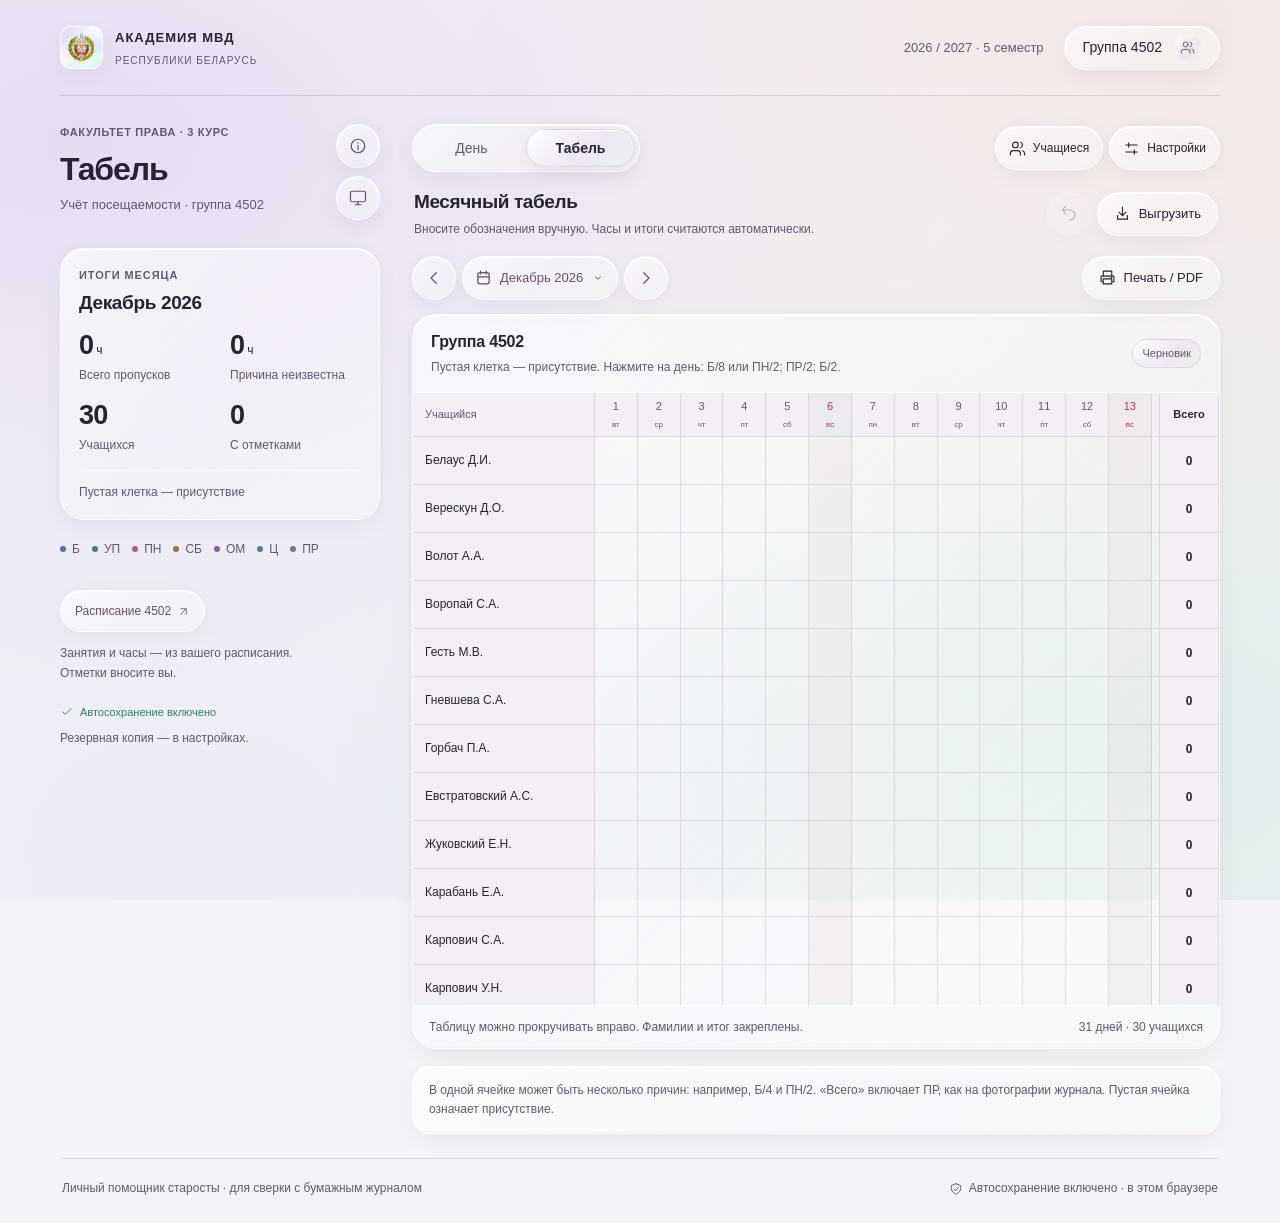
==== commit 242b85e7: "Add files via upload" ====
--- a/index.html
+++ b/index.html
@@ -4,7 +4,7 @@
   <meta charset="UTF-8"><meta name="viewport" content="width=device-width, initial-scale=1, viewport-fit=cover">
   <meta name="theme-color" content="#f5f3f8"><meta name="description" content="Личный табель старосты: учёт по парам, автоматические итоги и печать.">
   <title>Табель 4502 · Академия МВД</title>
-  <link rel="icon" type="image/svg+xml" href="./icon.svg"><link rel="stylesheet" href="./style.css"><link rel="stylesheet" href="./glass.css?v=2">
+  <link rel="icon" type="image/svg+xml" href="./icon.svg"><link rel="stylesheet" href="./style.css"><link rel="stylesheet" href="./glass.css?v=3">
   <script>try{let s=JSON.parse(localStorage.getItem('tabel-v1')||'null');let t=s?.theme||'system';document.documentElement.dataset.theme=t==='system'?(matchMedia('(prefers-color-scheme:dark)').matches?'dark':'light'):t;}catch{}</script>
 </head>
 <body><div class="ambient" aria-hidden="true"></div><div id="app"><div class="loading">Загружаем табель…</div></div>
@@ -15,4 +15,4 @@
   document.querySelector('.loading').innerHTML='Табель нужно открыть по ссылке GitHub Pages.<br><br>Сначала загрузите файлы по инструкции: <a href="./INSTRUCTION.html">открыть инструкцию</a>.<br><br>Запуск двойным щелчком по index.html не поддерживается.';
 }
 </script>
-<script type="module" src="./app.js?v=2"></script></body></html>
+<script type="module" src="./app.js?v=3"></script></body></html>
--- a/glass.css
+++ b/glass.css
@@ -30,7 +30,7 @@
   --overlay-edge:rgba(246,233,255,.25);--solid:#302b35;--control-ink:#eee5ef;--control-focus:#d9bedc;--offday:#f0a5af;
   color-scheme:dark;
 }
-body{font-size:14px;line-height:1.5;min-height:100vh}
+body{font-size:14px;line-height:1.5;min-height:100vh;min-width:0}
 body>.ambient{background:radial-gradient(ellipse at 6% 16%,#dac9ed88,transparent 51%),radial-gradient(ellipse at 94% 2%,#f0d7c96e,transparent 49%),radial-gradient(ellipse at 87% 83%,#c3e4da80,transparent 50%),radial-gradient(ellipse at 15% 95%,#d2dcf04a,transparent 48%),var(--bg)}
 [data-theme=dark] body>.ambient{background:radial-gradient(ellipse at 0% 25%,#75628438,transparent 50%),radial-gradient(ellipse at 95% 4%,#a8857240,transparent 45%),radial-gradient(ellipse at 74% 92%,#537c6e33,transparent 48%),#15151b}
 button{min-height:44px;transition:background .2s,transform .25s var(--spring),box-shadow .25s,border-color .2s}
@@ -96,7 +96,7 @@
 .toolbar-links .active{background:var(--liquid-selected);border-color:var(--liquid-selected-edge);box-shadow:var(--liquid-selected-shadow);color:var(--text)}
 .toolbar-links .btn{gap:7px;padding:0 13px}
 .toolbar-links .btn span{font-size:12px}
-.glass-thumb{position:absolute;left:0;top:0;pointer-events:none;z-index:0;border-radius:24px;background:var(--liquid-selected);border:1px solid var(--liquid-selected-edge);box-shadow:var(--liquid-selected-shadow);transition:transform .32s var(--slide),width .2s,opacity .2s}
+.glass-thumb{position:absolute;left:0;top:0;pointer-events:none;z-index:0;border-radius:24px;background:var(--liquid-selected);border:1px solid var(--liquid-selected-edge);box-shadow:var(--liquid-selected-shadow);transition:transform .32s var(--slide),width .25s var(--slide),height .25s var(--slide),opacity .2s;will-change:transform}
 .is-dragging{cursor:grabbing!important}.is-dragging .glass-thumb{transition:none}
 .view-tabs button:active,.week-day:active{transform:none!important}
 .page-head{gap:12px;align-items:center;margin:0 2px 18px}
@@ -176,7 +176,7 @@
 .field label{font-size:13px}.field small{font-size:12px;line-height:1.5}
 .check-label{font-size:13px;gap:12px;line-height:1.6;align-items:center;min-height:30px;cursor:pointer}
 input[type=checkbox]{appearance:none;-webkit-appearance:none;position:relative;width:46px;height:28px;min-width:46px;flex:none;border-radius:20px;margin:0;padding:0;border:1px solid var(--liquid-selected-edge);background:var(--accent-soft);box-shadow:inset 0 1px 3px #170b2315;cursor:pointer;transition:background .25s ease,border-color .25s ease;vertical-align:middle}
-input[type=checkbox]::before{content:"";position:absolute;top:3px;left:3px;width:20px;height:20px;border-radius:50%;background:linear-gradient(145deg,#fff,#e7deeecf);border:1px solid #fff9;box-shadow:inset 0 1px 1px #fff,0 2px 5px #27172c26;transition:transform .3s var(--spring)}
+input[type=checkbox]::before{content:"";position:absolute;top:3px;left:3px;width:20px;height:20px;border-radius:50%;background:linear-gradient(145deg,#fff,#e7deeecf);border:1px solid #fff9;box-shadow:inset 0 1px 1px #fff,0 2px 5px #27172c26;transition:transform .32s var(--slide)}
 input[type=checkbox]:checked{background:color-mix(in srgb,var(--accent) 65%,var(--liquid-solid));border-color:transparent}
 input[type=checkbox]:checked::before{transform:translateX(18px)}
 input[type=checkbox]:disabled{opacity:.35;cursor:default}
@@ -198,6 +198,14 @@
 .number-stepper button{border-radius:50%;width:34px;min-width:34px;min-height:34px;height:34px;margin:3px;background:var(--liquid-selected);border:1px solid var(--liquid-edge);box-shadow:var(--liquid-shadow);font-size:20px;font-weight:400;line-height:1;color:var(--control-ink)}
 .hours-item .number-stepper{flex:1;min-width:130px}.hours-item .number-stepper input{flex:1;width:30px}
 .hours-range{display:block;flex-basis:100%;width:100%;height:26px;min-height:26px;margin:0;appearance:none;-webkit-appearance:none;background:transparent;cursor:pointer;accent-color:var(--accent);padding:0;border:0;box-shadow:none}
+.hours-slider{position:relative;flex-basis:100%;height:32px;min-width:0;width:100%;--range-fill:0%;touch-action:pan-y}
+.hours-slider .hours-range{position:absolute;inset:0;width:100%;height:32px;min-height:32px;opacity:0;z-index:2}
+.hours-slider-track{position:absolute;left:11.5px;right:11.5px;top:13.5px;height:5px;border-radius:12px;background:var(--line);overflow:hidden;pointer-events:none}
+.hours-slider-track>span{display:block;height:100%;width:var(--range-fill);border-radius:inherit;background:var(--accent);transition:width .32s var(--slide)}
+.hours-slider-thumb{position:absolute;left:calc(11.5px + (100% - 23px) * var(--range-ratio,0));top:4.5px;width:23px;height:23px;border-radius:50%;border:1px solid #fff9;background:linear-gradient(145deg,#fff,#e8e0ef);box-shadow:inset 0 1px 1px #fff,0 2px 6px #27172c32;transform:translateX(-50%);pointer-events:none;transition:left .32s var(--slide),transform .25s var(--spring),box-shadow .25s}
+.hours-slider.is-sliding .hours-slider-thumb{transform:translateX(-50%) scale(1.13);box-shadow:inset 0 1px 1px #fff,0 3px 9px #27172c3d;transition:left .09s linear,transform .25s var(--spring),box-shadow .25s}
+.hours-slider.is-sliding .hours-slider-track>span{transition:width .09s linear}
+.hours-slider:has(input:focus-visible){outline:2px solid var(--control-focus);outline-offset:3px;border-radius:18px}
 .hours-range::-webkit-slider-runnable-track{height:5px;border-radius:12px;background:linear-gradient(to right,var(--accent) 0 var(--range-fill,0%),var(--line) var(--range-fill,0%) 100%)}
 .hours-range::-webkit-slider-thumb{appearance:none;-webkit-appearance:none;width:23px;height:23px;margin-top:-9px;border-radius:50%;border:1px solid #fff9;background:linear-gradient(145deg,#fff,#e8e0ef);box-shadow:inset 0 1px 1px #fff,0 2px 6px #27172c32;transition:transform .2s var(--spring)}
 .hours-range:active::-webkit-slider-thumb{transform:scale(1.12)}
@@ -216,6 +224,18 @@
 .calendar-weekdays span:last-child{color:var(--offday)}
 .calendar-grid button{height:40px;min-height:40px;min-width:0;padding:0;border-radius:13px;background:transparent;color:var(--text);font-size:13px;font-variant-numeric:tabular-nums;border:1px solid transparent;position:relative;line-height:1}
 .calendar-grid button[aria-pressed=true]{background:var(--liquid-selected);border-color:var(--liquid-selected-edge);box-shadow:var(--liquid-selected-shadow);font-weight:650}
+.calendar-grid{position:relative;isolation:isolate;touch-action:none;user-select:none;-webkit-user-select:none;cursor:grab}
+.calendar-grid[data-glass-rail] button{z-index:1;touch-action:none;cursor:inherit}
+.calendar-grid[data-glass-rail] button[aria-pressed=true]{background:transparent;border-color:transparent;box-shadow:none}
+.calendar-grid[data-glass-rail] button:active{transform:none}
+.calendar-grid .glass-thumb{border-radius:13px;backdrop-filter:blur(6px) saturate(115%);-webkit-backdrop-filter:blur(6px) saturate(115%)}
+.month-grid .glass-thumb,.year-grid .glass-thumb{border-radius:15px}
+[data-glass-rail].has-preview button[aria-pressed=true]{font-weight:400}
+[data-glass-rail].has-preview button.is-preview{color:var(--text);font-weight:600}
+.calendar-grid[data-glass-rail] button:hover{background:transparent}
+.view-tabs,.week-strip,.theme-options,.glass-theme{cursor:grab;-webkit-user-select:none;user-select:none}
+.theme-options{touch-action:pan-y}
+.theme-options button:active,.glass-theme button:active{transform:none!important}
 .calendar-grid button[data-offday=true]{color:var(--offday)}
 .calendar-grid button[data-today=true]::after{content:"";position:absolute;bottom:3px;left:calc(50% - 2px);width:4px;height:4px;border-radius:50%;background:var(--control-focus)}
 .calendar-grid.month-grid,.calendar-grid.year-grid{grid-template-columns:repeat(3,minmax(0,1fr));gap:7px}
@@ -227,8 +247,8 @@
 .glass-menu [role=option]{display:flex;align-items:center;gap:10px;width:100%;min-height:46px;padding:10px 12px;border-radius:15px;text-align:left;white-space:normal;font-size:13px;line-height:1.4;background:transparent;color:var(--text);border:1px solid transparent}
 .glass-menu [role=option][aria-selected=true]{background:var(--liquid-selected);border-color:var(--liquid-selected-edge);box-shadow:var(--liquid-selected-shadow)}
 .glass-menu [role=option] svg{width:16px;height:16px;margin-left:auto}
-.glass-theme{display:flex;gap:3px;border-radius:28px;padding:4px;width:max-content;animation:theme-slide-left .2s var(--spring) both;transform-origin:right center}
-.glass-theme button{width:44px;height:44px;min-height:44px;display:grid;place-items:center;border-radius:50%;background:transparent;color:var(--text)}
+.glass-theme{display:flex;gap:3px;border-radius:28px;padding:4px;width:max-content;animation:theme-slide-left .2s var(--spring) both;transform-origin:right center;isolation:isolate;touch-action:pan-y}
+.glass-theme button{width:44px;height:44px;min-height:44px;display:grid;place-items:center;border-radius:50%;background:transparent;color:var(--text);position:relative;z-index:1}
 .glass-theme svg{width:20px;height:20px}
 .toast{background:var(--overlay-fill);color:var(--text);border:1px solid var(--overlay-edge);box-shadow:var(--liquid-shadow);backdrop-filter:blur(24px);border-radius:22px;font-size:13px;line-height:1.5;transition:opacity .2s,transform .3s var(--spring);bottom:calc(22px + env(safe-area-inset-bottom))}
 .profile-stat{border-radius:18px}.profile-stat strong{font-size:26px;font-weight:550}.history-row{font-size:13px}.history-row small{font-size:12px}.profile-bars{gap:8px}
@@ -252,6 +272,35 @@
  dialog{width:100%;max-width:580px;max-height:calc(100dvh - 18px);margin:auto auto 0;border-radius:30px 30px 0 0}.modal-head{padding:16px 20px}.modal-head h2{font-size:21px}.modal-body{padding:18px 20px calc(24px + env(safe-area-inset-bottom))}.modal-head .icon-btn{width:40px;height:40px;min-height:40px}.hours-grid{grid-template-columns:1fr 1fr;gap:9px}.hours-item{padding:10px;gap:8px}.hours-item label{width:28px}.hours-item .code-badge{width:28px;min-width:28px}.hours-item .number-stepper{min-width:0;width:100%;flex-basis:100%}.number-stepper input{min-height:40px}.number-stepper button{margin:2px}.code-option{font-size:12px}.code-option .option-hours{font-size:11px}.profile-stat strong{font-size:25px}
 }
 @media(max-width:360px){.shell{padding:0 12px}.brand-name{font-size:9px;letter-spacing:.6px}.brand-sub{font-size:7px;letter-spacing:.55px}.academy-mark{width:30px;height:30px}.fixed-group{font-size:12px;padding:0 10px!important}.intro h1{font-size:30px}.summary-card{padding:14px}.summary-metrics{gap:8px}.summary-metric>strong{font-size:22px}.month-controls .glass-control{font-size:11px;padding:0 7px;gap:4px}.month-controls>.icon-btn{width:30px}.date-header .date-controls .glass-control{font-size:11px;padding:0 7px}.date-header .date-controls .btn{padding:0 8px}.date-header .date-controls>.icon-btn{width:31px}.view-tabs{min-width:152px}.hours-grid{gap:8px}}
+/* One shared surface keeps the controls and weekday rail clear of frame seams. */
+.day-calendar{padding:18px;margin:0 0 24px;border-radius:24px;min-width:0}
+.day-calendar .date-header{display:flex;flex-direction:column;align-items:stretch;gap:14px;padding:0;margin:0;border:0;border-radius:0;background:none;box-shadow:none}
+.day-calendar .date-header h2{text-transform:none!important;line-height:1.4}
+.day-calendar .date-controls{display:grid;grid-template-columns:minmax(0,1fr) 44px 44px auto;align-items:center;gap:8px;width:100%}
+.day-calendar .date-controls .glass-control{order:-1;margin:0;max-width:100%;width:max-content;justify-self:start;min-height:44px}
+.day-calendar .date-controls .icon-btn{width:44px;height:44px;min-height:44px}
+.day-calendar .date-controls .btn{min-height:44px;padding:0 16px;white-space:nowrap}
+.day-calendar .week-strip{background:none;border:0;box-shadow:none;border-radius:0;padding:0;margin:18px 0 0;gap:6px;overflow:visible}
+.day-calendar .week-day{min-width:0;min-height:76px;border-radius:16px;padding:9px 0}
+.day-calendar .week-day.selected{background:none;border-color:transparent;box-shadow:none}
+.day-calendar .week-strip .glass-thumb{border-radius:16px}
+@media(max-width:700px){
+ .day-calendar{padding:14px 12px;margin-bottom:20px}
+ .day-calendar .date-header{gap:12px}
+ .day-calendar .date-controls{grid-template-columns:minmax(0,1fr) 40px 40px auto;gap:6px}
+ .day-calendar .date-controls .glass-control{font-size:12px;gap:6px;padding:0 10px;min-height:40px}
+ .day-calendar .date-controls .icon-btn{width:40px;height:40px;min-height:40px}
+ .day-calendar .date-controls .btn{min-height:40px;font-size:12px;padding:0 12px}
+ .day-calendar .week-strip{margin-top:16px;gap:3px}
+ .day-calendar .week-day{min-height:72px;padding:9px 0}
+}
+@media(max-width:420px){.day-calendar .date-controls .glass-control>svg:first-child{display:none}}
+@media(max-width:360px){
+ .day-calendar .date-controls{grid-template-columns:40px 40px minmax(0,1fr)}
+ .day-calendar .date-controls .glass-control{grid-column:1/-1;width:100%;justify-self:stretch;justify-content:center;font-size:13px}
+ .day-calendar .date-controls .glass-control>svg:first-child{display:block}
+ .day-calendar .date-controls .btn{justify-self:end}
+}
 @supports not (backdrop-filter:blur(1px)){.glass-popover,dialog,.toast{background:var(--liquid-solid)}}
 @media(prefers-reduced-transparency:reduce){.glass-popover,dialog,.toast,.glass,.lesson-card{background:var(--liquid-solid);backdrop-filter:none;-webkit-backdrop-filter:none}}
 @media(prefers-reduced-motion:reduce){*,*::before,*::after{transition:none!important;animation:none!important;scroll-behavior:auto!important}}
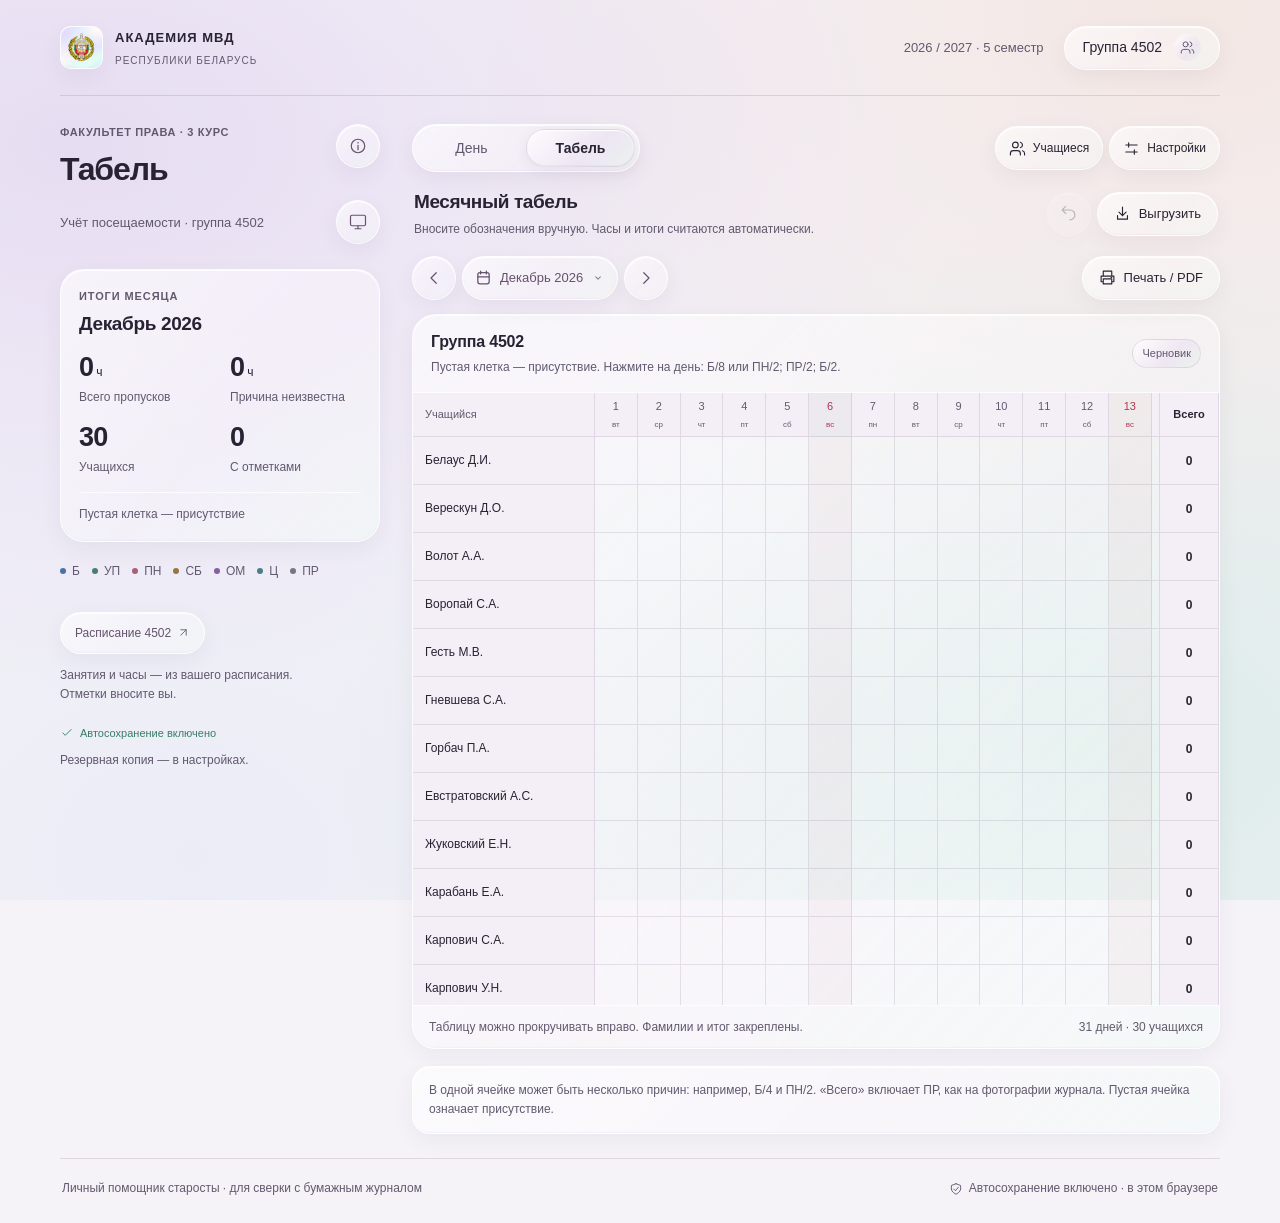
==== commit 75299968: "Add files via upload" ====
--- a/index.html
+++ b/index.html
@@ -4,7 +4,7 @@
   <meta charset="UTF-8"><meta name="viewport" content="width=device-width, initial-scale=1, viewport-fit=cover">
   <meta name="theme-color" content="#f5f3f8"><meta name="description" content="Личный табель старосты: учёт по парам, автоматические итоги и печать.">
   <title>Табель 4502 · Академия МВД</title>
-  <link rel="icon" type="image/svg+xml" href="./icon.svg"><link rel="stylesheet" href="./style.css"><link rel="stylesheet" href="./glass.css?v=3">
+  <link rel="icon" type="image/svg+xml" href="./icon.svg"><link rel="stylesheet" href="./style.css"><link rel="stylesheet" href="./glass.css?v=4">
   <script>try{let s=JSON.parse(localStorage.getItem('tabel-v1')||'null');let t=s?.theme||'system';document.documentElement.dataset.theme=t==='system'?(matchMedia('(prefers-color-scheme:dark)').matches?'dark':'light'):t;}catch{}</script>
 </head>
 <body><div class="ambient" aria-hidden="true"></div><div id="app"><div class="loading">Загружаем табель…</div></div>
@@ -15,4 +15,4 @@
   document.querySelector('.loading').innerHTML='Табель нужно открыть по ссылке GitHub Pages.<br><br>Сначала загрузите файлы по инструкции: <a href="./INSTRUCTION.html">открыть инструкцию</a>.<br><br>Запуск двойным щелчком по index.html не поддерживается.';
 }
 </script>
-<script type="module" src="./app.js?v=3"></script></body></html>
+<script type="module" src="./app.js?v=4"></script></body></html>
--- a/glass.css
+++ b/glass.css
@@ -68,11 +68,20 @@
 .group-symbol svg{width:15px;height:15px}
 .workspace{grid-template-columns:320px minmax(0,1fr);gap:32px;padding:28px 0 24px}
 .sidebar{display:block;position:sticky;top:24px;align-self:start;min-height:0;padding:0}
-.intro{position:relative;min-height:104px;padding-right:60px}
+.intro{position:relative;min-height:104px;padding:0;display:grid;grid-template-columns:minmax(0,1fr) 44px;column-gap:16px;row-gap:8px}
 .intro h1{font-size:32px;line-height:1.15;letter-spacing:-1.1px;margin:10px 0 8px;font-weight:650}
 .intro p{font-size:13px;line-height:1.5;color:var(--muted)}
 .intro .eyebrow{font-size:11px;line-height:1.5;letter-spacing:.65px}
-.side-controls{position:absolute;right:0;top:0;display:flex;flex-direction:column;gap:8px}
+.intro .intro-heading h1{margin-bottom:0}
+.intro-help{align-self:start;justify-self:end}
+.intro-bottom{grid-column:1/-1;display:flex;align-items:center;gap:12px;min-width:0}
+.intro-bottom p{flex:1;min-width:0}
+.theme-dock{position:relative;isolation:isolate;flex:0 0 auto;width:44px;height:54px;transition:width .24s var(--spring);touch-action:pan-y;user-select:none;-webkit-user-select:none}
+.theme-dock.is-open{width:154px}
+.theme-dock>[data-action=theme]{position:absolute;right:0;top:5px;z-index:2}
+.theme-dock.is-dragging{transition:none}
+.theme-dock.is-dragging .glass-theme{animation:none}
+.theme-dock>.glass-thumb{border-radius:50%;z-index:3}
 .summary-card{margin:20px 0;padding:18px;border-radius:24px}
 .summary-card .eyebrow{font-size:11px;letter-spacing:.9px}
 .summary-heading{font-size:19px;font-weight:600;letter-spacing:-.35px;line-height:1.25;margin:7px 0 16px;text-transform:capitalize}
@@ -123,7 +132,10 @@
 .week-day .dow{text-transform:none;font-size:12px;letter-spacing:0}.week-day .date{font-size:22px;line-height:1.1;font-weight:500;letter-spacing:-.6px}
 .week-day:last-of-type .dow,.week-day:last-of-type .date{color:var(--offday)}
 .week-strip .glass-thumb{border-radius:16px}
-.week-day.today:after{background:var(--control-focus)}
+.week-day.today::after{content:none}
+.week-day .dow{position:relative;display:inline-flex;align-items:center;justify-content:center}
+.today-marker{position:absolute;left:calc(100% + 3px);top:calc(50% - 2px);width:4px;height:4px;border-radius:50%;background:var(--control-focus)}
+.week-day .dots{min-height:4px;height:4px;flex-shrink:0}
 .day-grid{grid-template-columns:minmax(0,1fr);gap:20px}
 .day-aside{display:grid;grid-template-columns:1fr 1fr;gap:14px}
 .day-aside .aside-card{margin:0;padding:18px}
@@ -250,6 +262,8 @@
 .glass-theme{display:flex;gap:3px;border-radius:28px;padding:4px;width:max-content;animation:theme-slide-left .2s var(--spring) both;transform-origin:right center;isolation:isolate;touch-action:pan-y}
 .glass-theme button{width:44px;height:44px;min-height:44px;display:grid;place-items:center;border-radius:50%;background:transparent;color:var(--text);position:relative;z-index:1}
 .glass-theme svg{width:20px;height:20px}
+.theme-dock .glass-theme{position:absolute;top:0;right:53px;left:auto;bottom:auto;width:101px;max-width:none;max-height:none;overflow:visible;animation:theme-dock-open .24s var(--spring) both}
+.theme-dock.is-dragging .glass-theme{animation:none}
 .toast{background:var(--overlay-fill);color:var(--text);border:1px solid var(--overlay-edge);box-shadow:var(--liquid-shadow);backdrop-filter:blur(24px);border-radius:22px;font-size:13px;line-height:1.5;transition:opacity .2s,transform .3s var(--spring);bottom:calc(22px + env(safe-area-inset-bottom))}
 .profile-stat{border-radius:18px}.profile-stat strong{font-size:26px;font-weight:550}.history-row{font-size:13px}.history-row small{font-size:12px}.profile-bars{gap:8px}
 .export-options .btn{border-radius:18px;padding:15px;min-height:60px}.export-options small{font-size:12px;line-height:1.5}
@@ -259,6 +273,7 @@
 @keyframes glass-sheet-in{from{opacity:0;transform:translateY(18px) scale(.985)}to{opacity:1;transform:translateY(0) scale(1)}}
 @keyframes glass-menu-in{from{opacity:0;transform:translateY(-5px) scale(.97)}to{opacity:1;transform:translateY(0) scale(1)}}
 @keyframes theme-slide-left{from{opacity:0;transform:translateX(7px) scale(.97)}to{opacity:1;transform:translateX(0) scale(1)}}
+@keyframes theme-dock-open{from{opacity:0;clip-path:inset(-12px -12px -12px 100%);transform:translateX(7px)}to{opacity:1;clip-path:inset(-48px);transform:translateX(0)}}
 @keyframes launch-header{from{opacity:0;transform:translateY(-6px)}to{opacity:1;transform:translateY(0)}}
 @keyframes launch-mark{from{transform:scale(.92)}to{transform:scale(1)}}
 body.launch-motion .topbar{animation:launch-header .45s var(--spring) both}
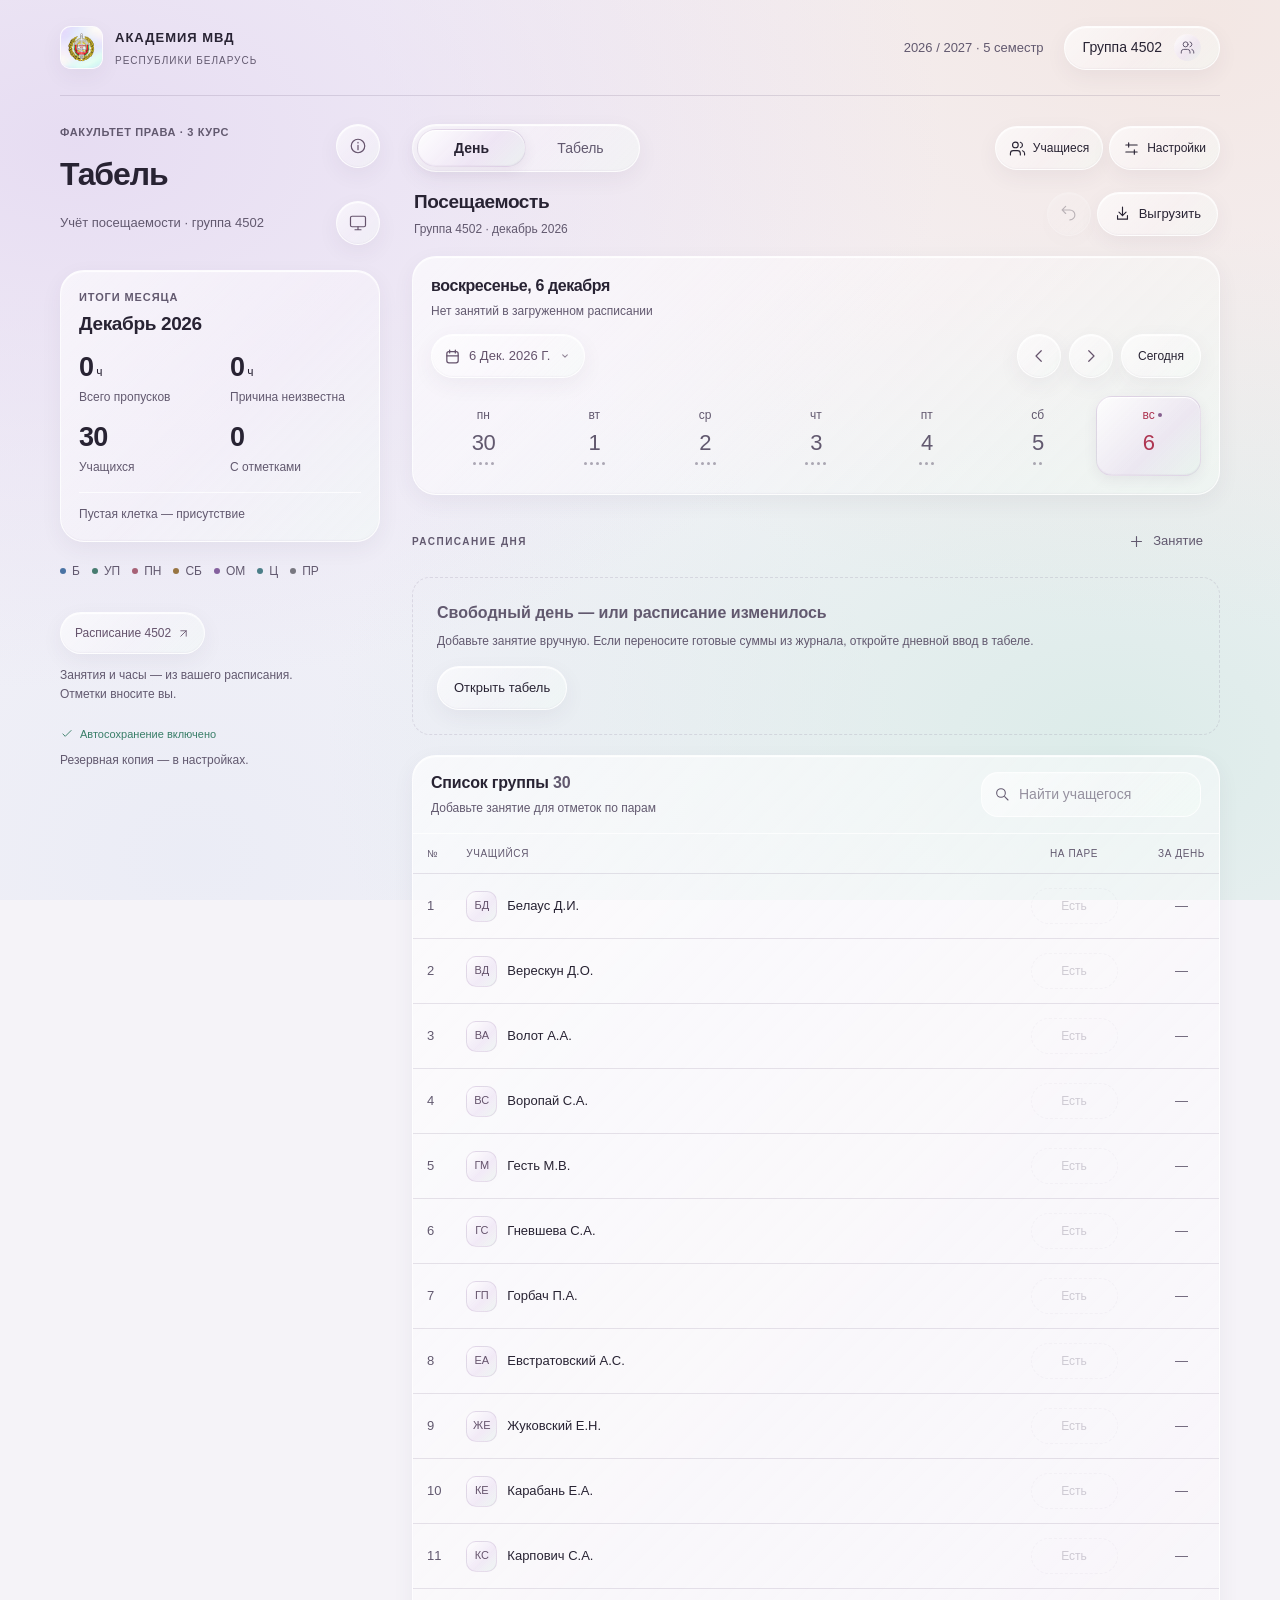
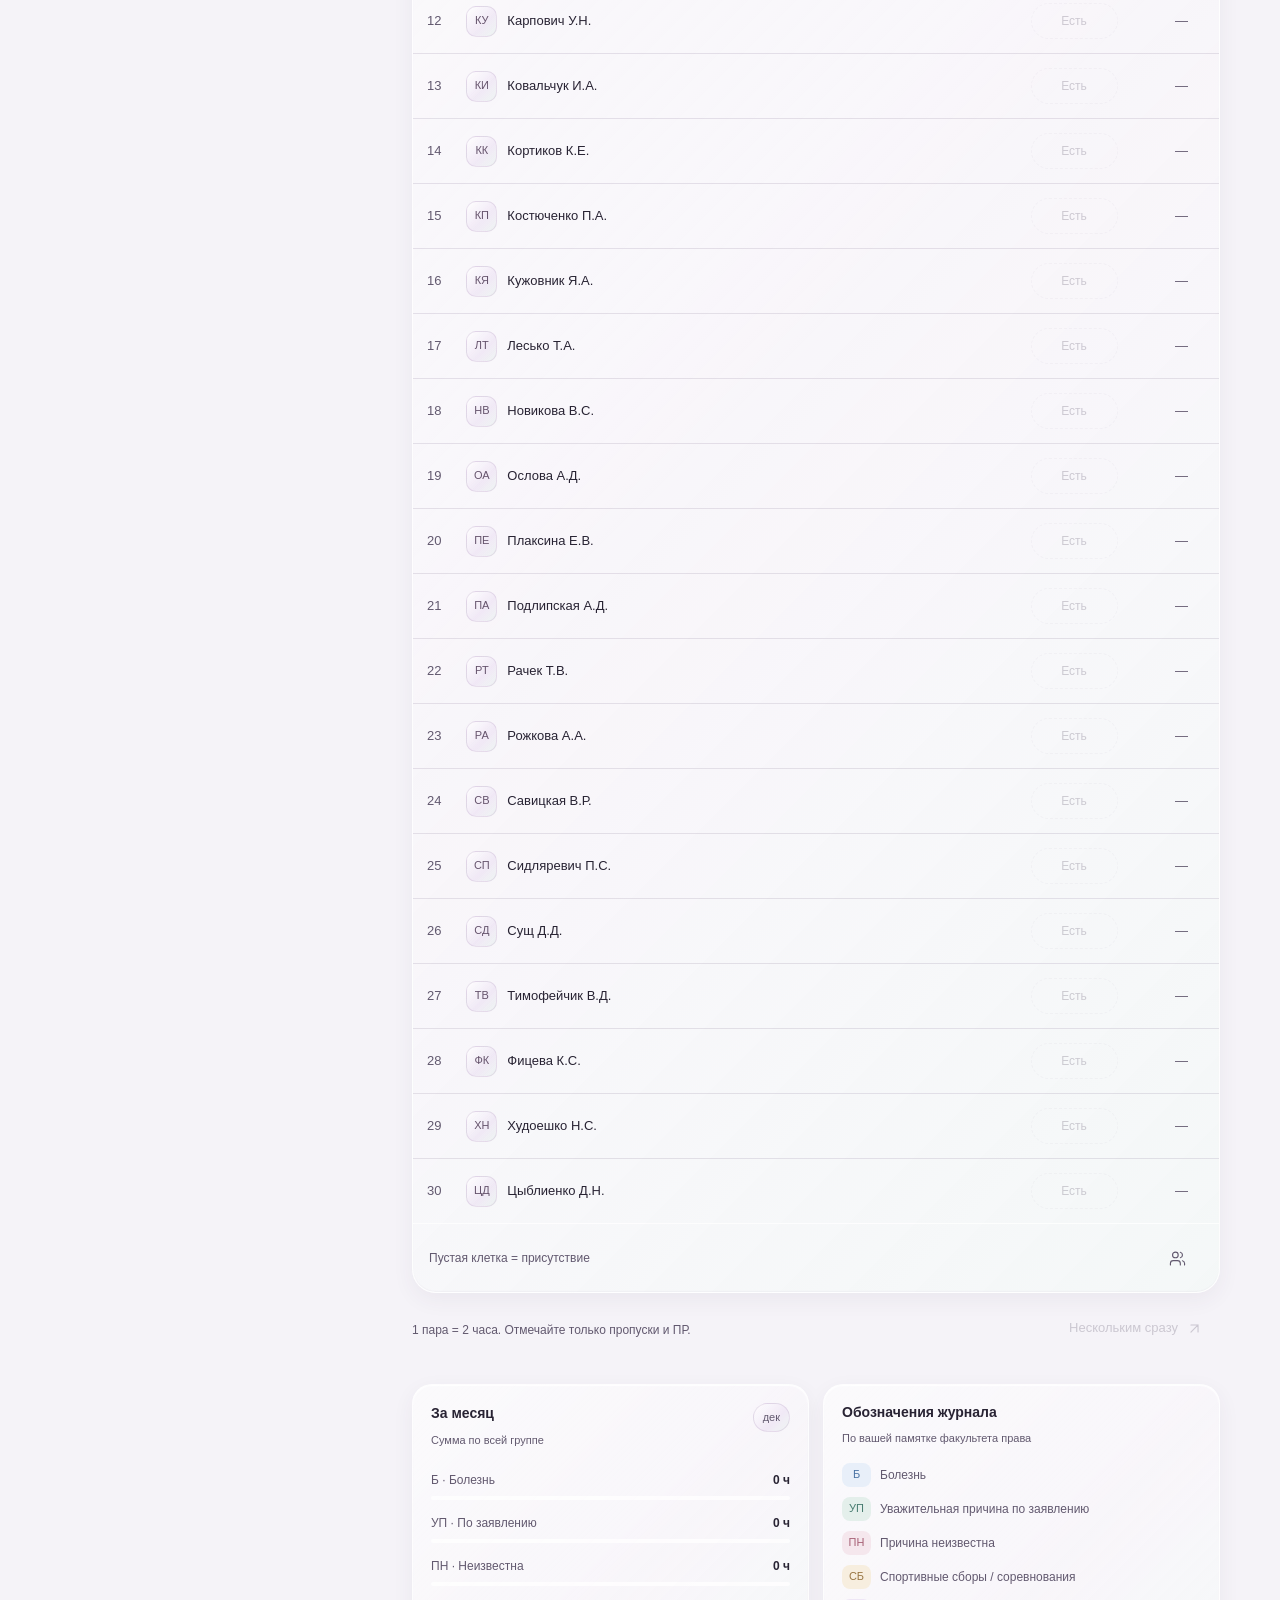
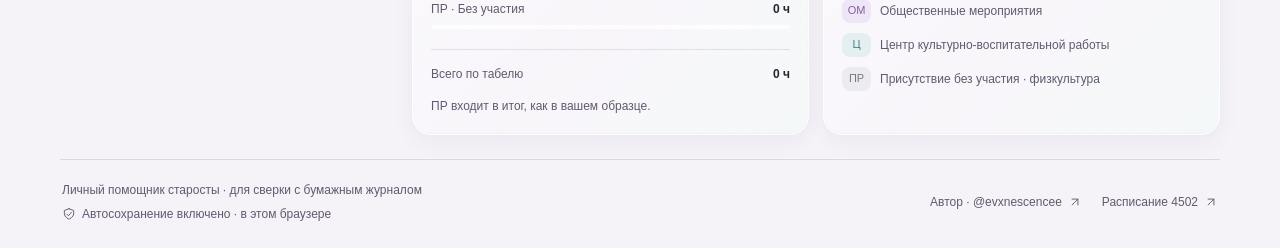
==== commit fed7e61c: "Add files via upload" ====
--- a/index.html
+++ b/index.html
@@ -4,7 +4,7 @@
   <meta charset="UTF-8"><meta name="viewport" content="width=device-width, initial-scale=1, viewport-fit=cover">
   <meta name="theme-color" content="#f5f3f8"><meta name="description" content="Личный табель старосты: учёт по парам, автоматические итоги и печать.">
   <title>Табель 4502 · Академия МВД</title>
-  <link rel="icon" type="image/svg+xml" href="./icon.svg"><link rel="stylesheet" href="./style.css"><link rel="stylesheet" href="./glass.css?v=4">
+  <link rel="icon" type="image/svg+xml" href="./icon.svg"><link rel="stylesheet" href="./style.css"><link rel="stylesheet" href="./glass.css?v=5">
   <script>try{let s=JSON.parse(localStorage.getItem('tabel-v1')||'null');let t=s?.theme||'system';document.documentElement.dataset.theme=t==='system'?(matchMedia('(prefers-color-scheme:dark)').matches?'dark':'light'):t;}catch{}</script>
 </head>
 <body><div class="ambient" aria-hidden="true"></div><div id="app"><div class="loading">Загружаем табель…</div></div>
@@ -15,4 +15,4 @@
   document.querySelector('.loading').innerHTML='Табель нужно открыть по ссылке GitHub Pages.<br><br>Сначала загрузите файлы по инструкции: <a href="./INSTRUCTION.html">открыть инструкцию</a>.<br><br>Запуск двойным щелчком по index.html не поддерживается.';
 }
 </script>
-<script type="module" src="./app.js?v=4"></script></body></html>
+<script type="module" src="./app.js?v=5"></script></body></html>
--- a/glass.css
+++ b/glass.css
@@ -30,6 +30,7 @@
   --overlay-edge:rgba(246,233,255,.25);--solid:#302b35;--control-ink:#eee5ef;--control-focus:#d9bedc;--offday:#f0a5af;
   color-scheme:dark;
 }
+html{overflow-anchor:none}
 body{font-size:14px;line-height:1.5;min-height:100vh;min-width:0}
 body>.ambient{background:radial-gradient(ellipse at 6% 16%,#dac9ed88,transparent 51%),radial-gradient(ellipse at 94% 2%,#f0d7c96e,transparent 49%),radial-gradient(ellipse at 87% 83%,#c3e4da80,transparent 50%),radial-gradient(ellipse at 15% 95%,#d2dcf04a,transparent 48%),var(--bg)}
 [data-theme=dark] body>.ambient{background:radial-gradient(ellipse at 0% 25%,#75628438,transparent 50%),radial-gradient(ellipse at 95% 4%,#a8857240,transparent 45%),radial-gradient(ellipse at 74% 92%,#537c6e33,transparent 48%),#15151b}
@@ -68,11 +69,11 @@
 .group-symbol svg{width:15px;height:15px}
 .workspace{grid-template-columns:320px minmax(0,1fr);gap:32px;padding:28px 0 24px}
 .sidebar{display:block;position:sticky;top:24px;align-self:start;min-height:0;padding:0}
-.intro{position:relative;min-height:104px;padding:0;display:grid;grid-template-columns:minmax(0,1fr) 44px;column-gap:16px;row-gap:8px}
+.intro{position:relative;min-height:104px;padding:0;display:grid;grid-template-columns:minmax(0,1fr) 44px;column-gap:16px;row-gap:3px}
 .intro h1{font-size:32px;line-height:1.15;letter-spacing:-1.1px;margin:10px 0 8px;font-weight:650}
 .intro p{font-size:13px;line-height:1.5;color:var(--muted)}
 .intro .eyebrow{font-size:11px;line-height:1.5;letter-spacing:.65px}
-.intro .intro-heading h1{margin-bottom:0}
+.intro .intro-heading h1{margin:14px 0 0;line-height:1.2}
 .intro-help{align-self:start;justify-self:end}
 .intro-bottom{grid-column:1/-1;display:flex;align-items:center;gap:12px;min-width:0}
 .intro-bottom p{flex:1;min-width:0}
@@ -99,7 +100,7 @@
 .side-bottom{display:block;margin:20px 0 0;padding:0;font-size:12px}
 .main-toolbar{display:flex;gap:12px;align-items:center;justify-content:space-between;margin:0 0 18px}
 .view-tabs{display:flex;position:relative;isolation:isolate;align-items:center;border-radius:28px;padding:4px;width:228px;min-width:170px;flex:0 1 228px;touch-action:pan-y;user-select:none}
-.view-tabs button{position:relative;z-index:1;flex:1;min-height:38px;background:transparent;font-size:14px;color:var(--muted);border-radius:24px;padding:0 14px}
+.view-tabs button{position:relative;z-index:1;flex:1;display:grid;place-items:center;height:38px;min-height:38px;line-height:1;background:transparent;font-size:14px;color:var(--muted);border-radius:24px;padding:0 14px}
 .view-tabs button[aria-pressed=true]{color:var(--text);font-weight:600}
 .toolbar-links{display:flex;gap:6px}
 .toolbar-links .active{background:var(--liquid-selected);border-color:var(--liquid-selected-edge);box-shadow:var(--liquid-selected-shadow);color:var(--text)}
@@ -136,7 +137,7 @@
 .week-day .dow{position:relative;display:inline-flex;align-items:center;justify-content:center}
 .today-marker{position:absolute;left:calc(100% + 3px);top:calc(50% - 2px);width:4px;height:4px;border-radius:50%;background:var(--control-focus)}
 .week-day .dots{min-height:4px;height:4px;flex-shrink:0}
-.day-grid{grid-template-columns:minmax(0,1fr);gap:20px}
+.day-grid{grid-template-columns:minmax(0,1fr);gap:20px;overflow-anchor:none}
 .day-aside{display:grid;grid-template-columns:1fr 1fr;gap:14px}
 .day-aside .aside-card{margin:0;padding:18px}
 .day-aside .legend{grid-template-columns:1fr;gap:10px}
@@ -268,6 +269,13 @@
 .profile-stat{border-radius:18px}.profile-stat strong{font-size:26px;font-weight:550}.history-row{font-size:13px}.history-row small{font-size:12px}.profile-bars{gap:8px}
 .export-options .btn{border-radius:18px;padding:15px;min-height:60px}.export-options small{font-size:12px;line-height:1.5}
 .form-error{font-size:13px}
+.footer{flex-wrap:wrap;gap:12px 24px}
+.footer-copy{min-width:0;line-height:1.6}
+.footer-copy>span+span{margin-top:5px}
+.footer-links{display:flex;align-items:center;gap:6px 20px;flex-wrap:wrap}
+.footer-links a{display:inline-flex;align-items:center;gap:6px;min-height:44px;font-size:12px;color:var(--muted);white-space:nowrap}
+.footer-links a:hover{color:var(--text)}
+.footer-links svg{width:14px;height:14px}
 *{scrollbar-width:thin;scrollbar-color:color-mix(in srgb,var(--muted) 28%,transparent) transparent}
 ::-webkit-scrollbar{width:9px;height:9px}::-webkit-scrollbar-track{background:transparent}::-webkit-scrollbar-thumb{border-radius:20px;background:color-mix(in srgb,var(--muted) 28%,transparent);border:2px solid transparent;background-clip:padding-box}
 @keyframes glass-sheet-in{from{opacity:0;transform:translateY(18px) scale(.985)}to{opacity:1;transform:translateY(0) scale(1)}}
@@ -316,6 +324,10 @@
  .day-calendar .date-controls .glass-control>svg:first-child{display:block}
  .day-calendar .date-controls .btn{justify-self:end}
 }
+/* Fixed day geometry and a retained rail avoid vertical movement on selection. */
+.day-calendar .week-day{display:grid;grid-template-rows:18px 24px 4px;align-content:center;justify-items:center;gap:7px;height:80px;min-height:80px;padding:9px 0;transform:none;transition:color .2s}
+.day-calendar .week-day .dow{line-height:18px}
+.day-calendar .week-day .date{line-height:24px}
 @supports not (backdrop-filter:blur(1px)){.glass-popover,dialog,.toast{background:var(--liquid-solid)}}
 @media(prefers-reduced-transparency:reduce){.glass-popover,dialog,.toast,.glass,.lesson-card{background:var(--liquid-solid);backdrop-filter:none;-webkit-backdrop-filter:none}}
 @media(prefers-reduced-motion:reduce){*,*::before,*::after{transition:none!important;animation:none!important;scroll-behavior:auto!important}}
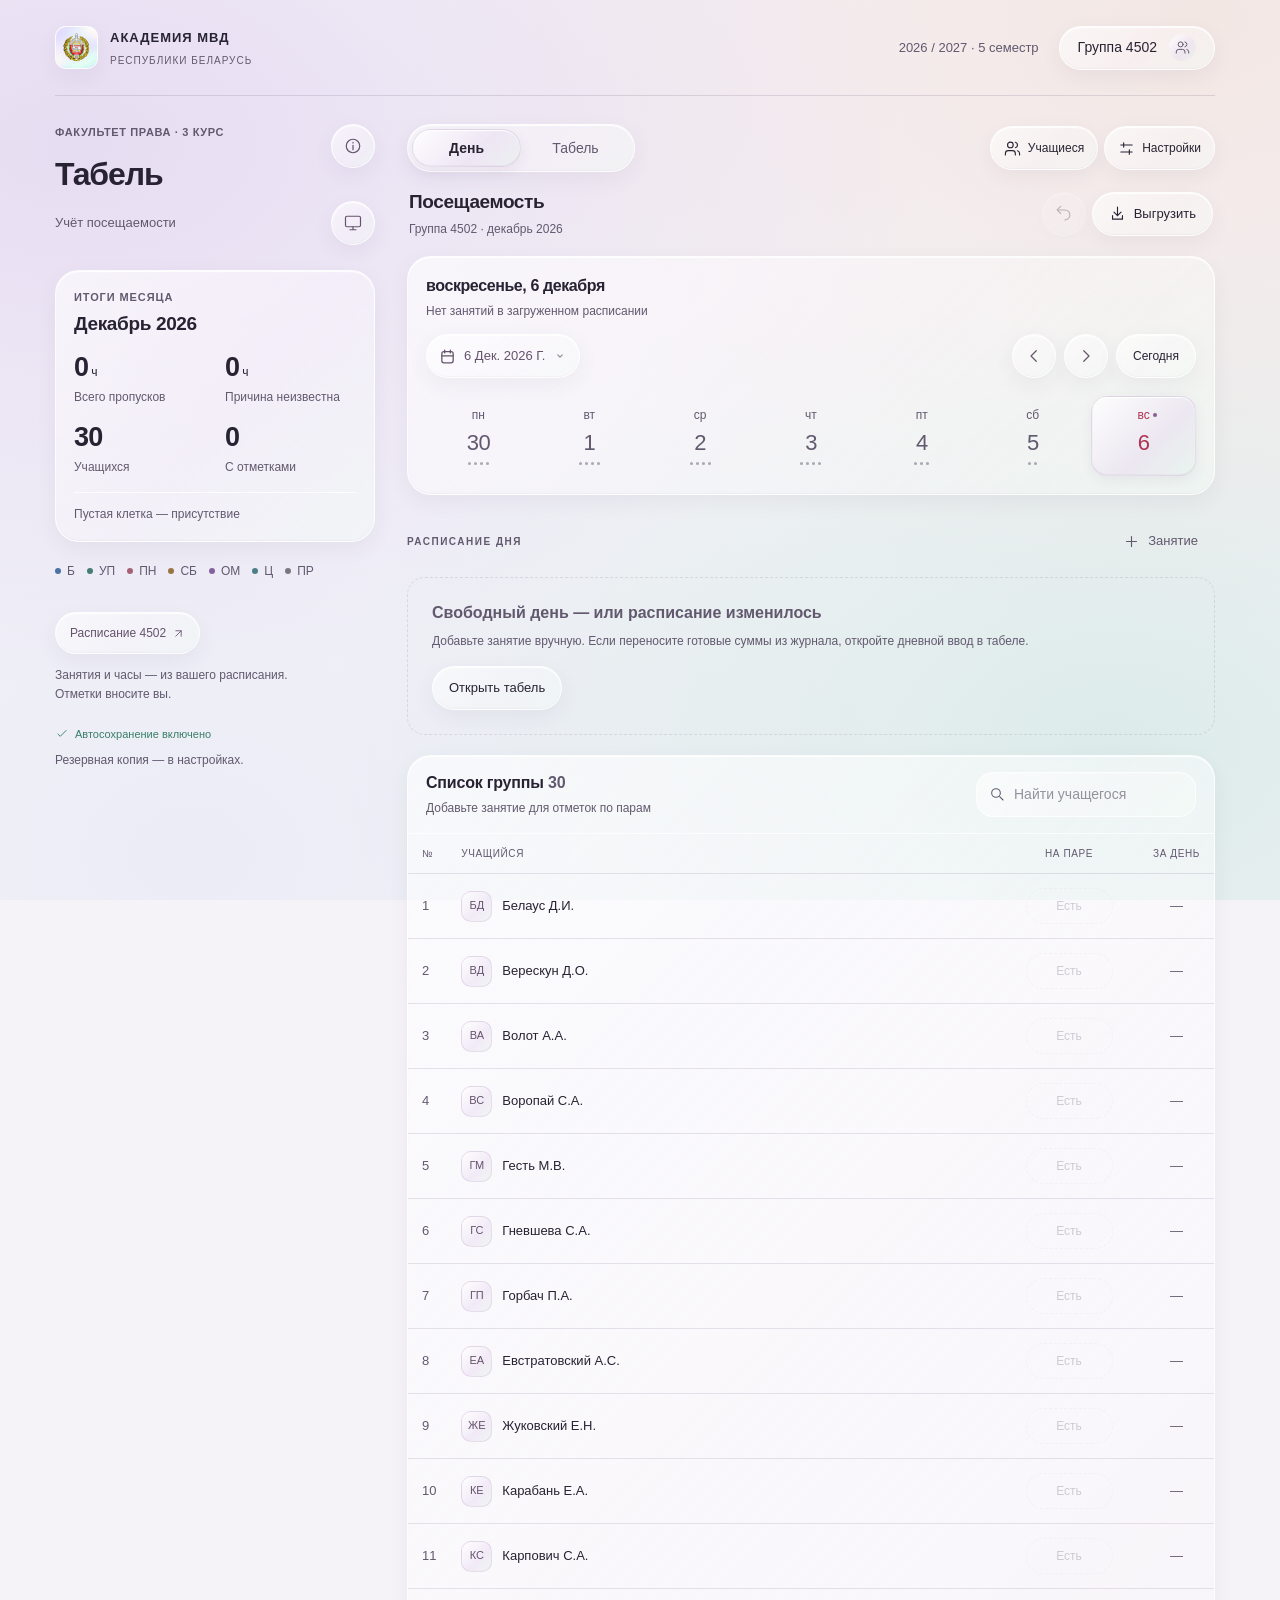
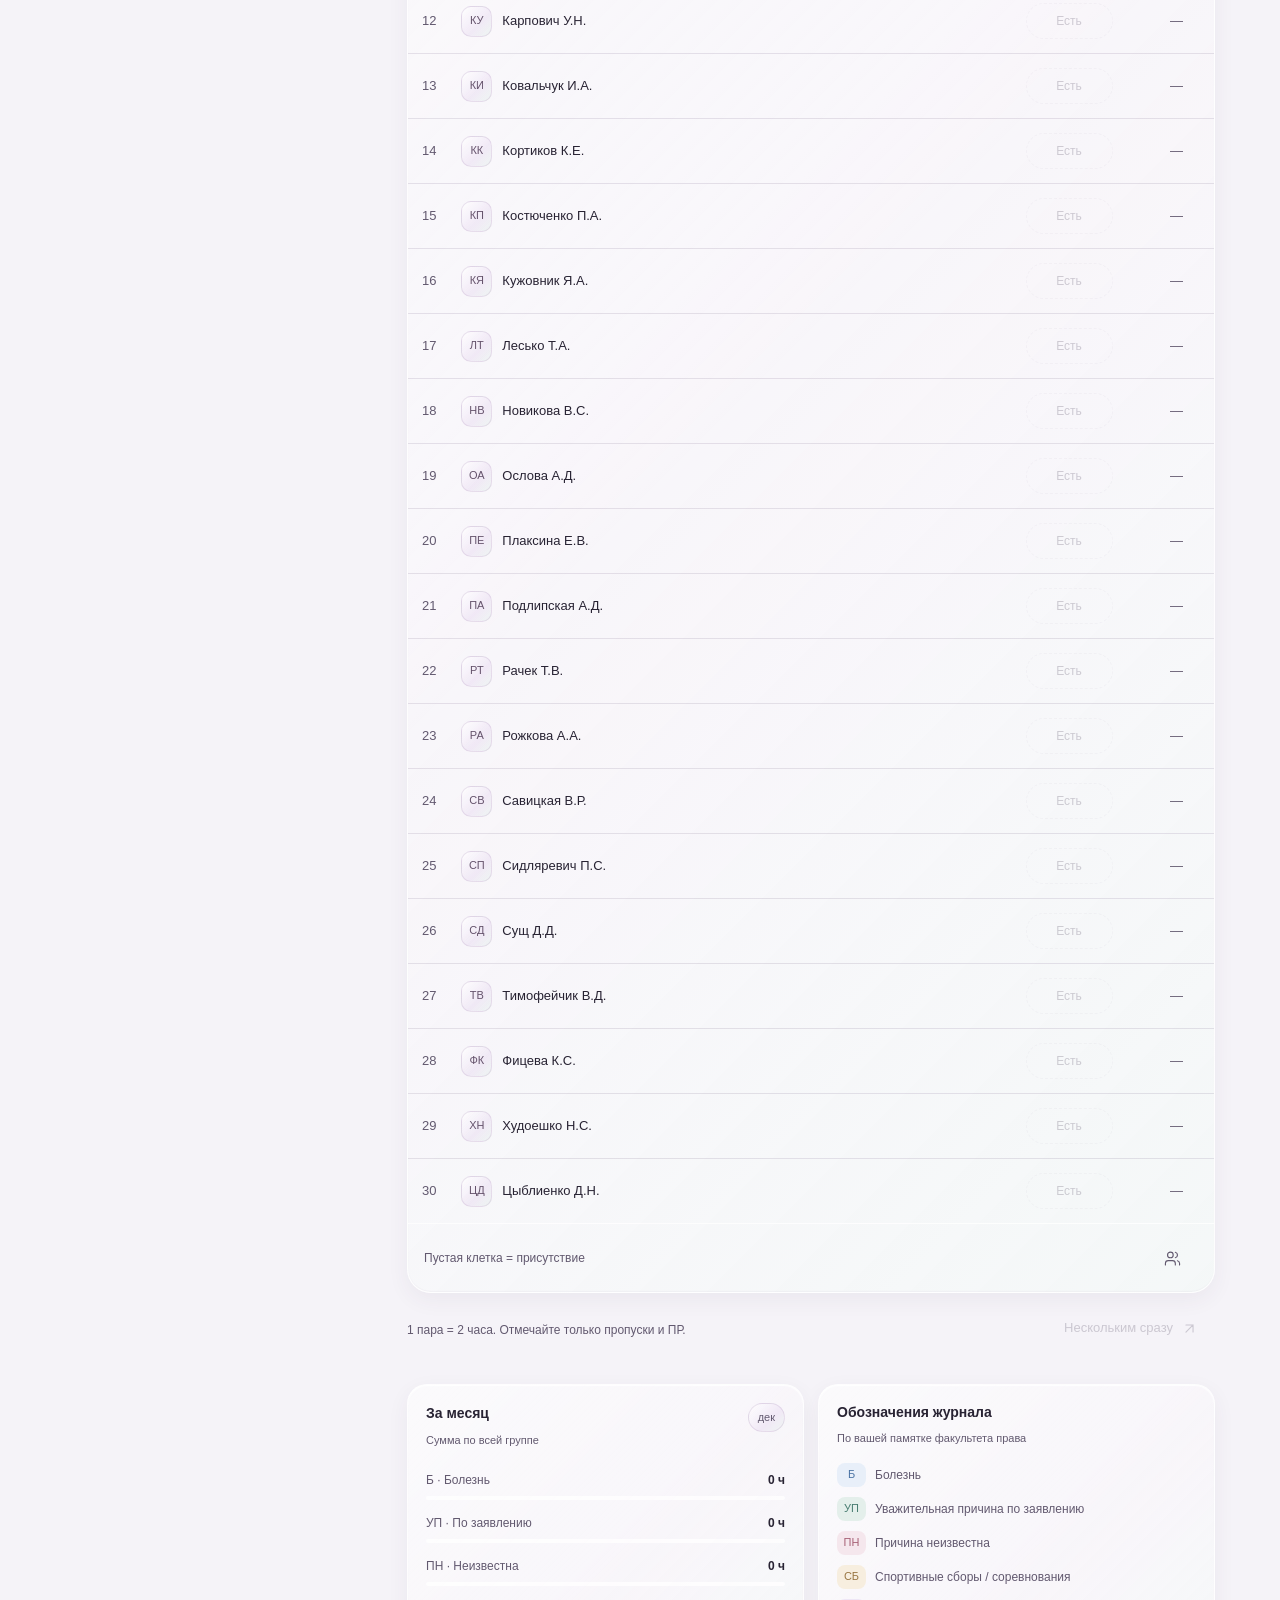
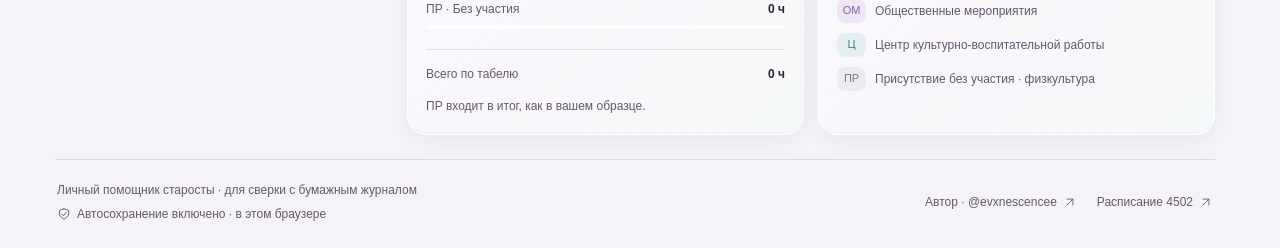
==== commit beee6437: "Add files via upload" ====
--- a/index.html
+++ b/index.html
@@ -4,7 +4,7 @@
   <meta charset="UTF-8"><meta name="viewport" content="width=device-width, initial-scale=1, viewport-fit=cover">
   <meta name="theme-color" content="#f5f3f8"><meta name="description" content="Личный табель старосты: учёт по парам, автоматические итоги и печать.">
   <title>Табель 4502 · Академия МВД</title>
-  <link rel="icon" type="image/svg+xml" href="./icon.svg"><link rel="stylesheet" href="./style.css"><link rel="stylesheet" href="./glass.css?v=5">
+  <link rel="icon" type="image/svg+xml" href="./icon.svg"><link rel="stylesheet" href="./style.css"><link rel="stylesheet" href="./glass.css?v=6">
   <script>try{let s=JSON.parse(localStorage.getItem('tabel-v1')||'null');let t=s?.theme||'system';document.documentElement.dataset.theme=t==='system'?(matchMedia('(prefers-color-scheme:dark)').matches?'dark':'light'):t;}catch{}</script>
 </head>
 <body><div class="ambient" aria-hidden="true"></div><div id="app"><div class="loading">Загружаем табель…</div></div>
@@ -15,4 +15,4 @@
   document.querySelector('.loading').innerHTML='Табель нужно открыть по ссылке GitHub Pages.<br><br>Сначала загрузите файлы по инструкции: <a href="./INSTRUCTION.html">открыть инструкцию</a>.<br><br>Запуск двойным щелчком по index.html не поддерживается.';
 }
 </script>
-<script type="module" src="./app.js?v=5"></script></body></html>
+<script type="module" src="./app.js?v=6"></script></body></html>
--- a/glass.css
+++ b/glass.css
@@ -30,12 +30,12 @@
   --overlay-edge:rgba(246,233,255,.25);--solid:#302b35;--control-ink:#eee5ef;--control-focus:#d9bedc;--offday:#f0a5af;
   color-scheme:dark;
 }
-html{overflow-anchor:none}
+html{overflow-anchor:none;scrollbar-gutter:stable}
 body{font-size:14px;line-height:1.5;min-height:100vh;min-width:0}
 body>.ambient{background:radial-gradient(ellipse at 6% 16%,#dac9ed88,transparent 51%),radial-gradient(ellipse at 94% 2%,#f0d7c96e,transparent 49%),radial-gradient(ellipse at 87% 83%,#c3e4da80,transparent 50%),radial-gradient(ellipse at 15% 95%,#d2dcf04a,transparent 48%),var(--bg)}
 [data-theme=dark] body>.ambient{background:radial-gradient(ellipse at 0% 25%,#75628438,transparent 50%),radial-gradient(ellipse at 95% 4%,#a8857240,transparent 45%),radial-gradient(ellipse at 74% 92%,#537c6e33,transparent 48%),#15151b}
 button{min-height:44px;transition:background .2s,transform .25s var(--spring),box-shadow .25s,border-color .2s}
-button:active:not(:disabled){transform:scale(.95)}
+button:active:not(:disabled){transform:none}
 button:disabled{opacity:.28}
 button:focus-visible,a:focus-visible,input:focus-visible,textarea:focus-visible{outline:2px solid var(--control-focus);outline-offset:3px}
 button,input,select,textarea{font-family:inherit}
@@ -77,7 +77,7 @@
 .intro-help{align-self:start;justify-self:end}
 .intro-bottom{grid-column:1/-1;display:flex;align-items:center;gap:12px;min-width:0}
 .intro-bottom p{flex:1;min-width:0}
-.theme-dock{position:relative;isolation:isolate;flex:0 0 auto;width:44px;height:54px;transition:width .24s var(--spring);touch-action:pan-y;user-select:none;-webkit-user-select:none}
+.theme-dock{position:relative;isolation:isolate;flex:0 0 auto;width:154px;height:54px;touch-action:pan-y;user-select:none;-webkit-user-select:none}
 .theme-dock.is-open{width:154px}
 .theme-dock>[data-action=theme]{position:absolute;right:0;top:5px;z-index:2}
 .theme-dock.is-dragging{transition:none}
@@ -99,14 +99,17 @@
 .project-link{display:inline-flex!important;padding:0 14px;min-height:42px;align-items:center;border-radius:23px;background:var(--liquid-fill);border:1px solid var(--liquid-edge);box-shadow:var(--liquid-shadow);color:var(--control-ink);font-weight:500}
 .side-bottom{display:block;margin:20px 0 0;padding:0;font-size:12px}
 .main-toolbar{display:flex;gap:12px;align-items:center;justify-content:space-between;margin:0 0 18px}
-.view-tabs{display:flex;position:relative;isolation:isolate;align-items:center;border-radius:28px;padding:4px;width:228px;min-width:170px;flex:0 1 228px;touch-action:pan-y;user-select:none}
+.view-tabs{display:grid;grid-template-columns:repeat(2,minmax(0,1fr));position:relative;isolation:isolate;align-items:center;border-radius:28px;padding:4px;width:228px;min-width:170px;flex:0 1 228px;touch-action:pan-y;user-select:none}
 .view-tabs button{position:relative;z-index:1;flex:1;display:grid;place-items:center;height:38px;min-height:38px;line-height:1;background:transparent;font-size:14px;color:var(--muted);border-radius:24px;padding:0 14px}
 .view-tabs button[aria-pressed=true]{color:var(--text);font-weight:600}
+.view-tabs button{min-width:0;width:100%}
+.view-content{min-height:max(580px,calc(100dvh - 160px))}
 .toolbar-links{display:flex;gap:6px}
 .toolbar-links .active{background:var(--liquid-selected);border-color:var(--liquid-selected-edge);box-shadow:var(--liquid-selected-shadow);color:var(--text)}
 .toolbar-links .btn{gap:7px;padding:0 13px}
 .toolbar-links .btn span{font-size:12px}
 .glass-thumb{position:absolute;left:0;top:0;pointer-events:none;z-index:0;border-radius:24px;background:var(--liquid-selected);border:1px solid var(--liquid-selected-edge);box-shadow:var(--liquid-selected-shadow);transition:transform .32s var(--slide),width .25s var(--slide),height .25s var(--slide),opacity .2s;will-change:transform}
+.glass-thumb:not(.is-ready){transition:none}
 .is-dragging{cursor:grabbing!important}.is-dragging .glass-thumb{transition:none}
 .view-tabs button:active,.week-day:active{transform:none!important}
 .page-head{gap:12px;align-items:center;margin:0 2px 18px}
@@ -247,7 +250,9 @@
 [data-glass-rail].has-preview button.is-preview{color:var(--text);font-weight:600}
 .calendar-grid[data-glass-rail] button:hover{background:transparent}
 .view-tabs,.week-strip,.theme-options,.glass-theme{cursor:grab;-webkit-user-select:none;user-select:none}
-.theme-options{touch-action:pan-y}
+.theme-options{position:relative;isolation:isolate;display:grid;grid-template-columns:repeat(3,minmax(0,1fr));gap:0;padding:4px;border-radius:28px;touch-action:pan-y}
+.theme-options button{position:relative;z-index:1;min-width:0;padding:0 8px;background:transparent;border-color:transparent;box-shadow:none}
+.theme-options button.selected{background:transparent;border-color:transparent;box-shadow:none;color:var(--text)}
 .theme-options button:active,.glass-theme button:active{transform:none!important}
 .calendar-grid button[data-offday=true]{color:var(--offday)}
 .calendar-grid button[data-today=true]::after{content:"";position:absolute;bottom:3px;left:calc(50% - 2px);width:4px;height:4px;border-radius:50%;background:var(--control-focus)}
@@ -278,8 +283,8 @@
 .footer-links svg{width:14px;height:14px}
 *{scrollbar-width:thin;scrollbar-color:color-mix(in srgb,var(--muted) 28%,transparent) transparent}
 ::-webkit-scrollbar{width:9px;height:9px}::-webkit-scrollbar-track{background:transparent}::-webkit-scrollbar-thumb{border-radius:20px;background:color-mix(in srgb,var(--muted) 28%,transparent);border:2px solid transparent;background-clip:padding-box}
-@keyframes glass-sheet-in{from{opacity:0;transform:translateY(18px) scale(.985)}to{opacity:1;transform:translateY(0) scale(1)}}
-@keyframes glass-menu-in{from{opacity:0;transform:translateY(-5px) scale(.97)}to{opacity:1;transform:translateY(0) scale(1)}}
+@keyframes glass-sheet-in{from{opacity:0}to{opacity:1}}
+@keyframes glass-menu-in{from{opacity:0}to{opacity:1}}
 @keyframes theme-slide-left{from{opacity:0;transform:translateX(7px) scale(.97)}to{opacity:1;transform:translateX(0) scale(1)}}
 @keyframes theme-dock-open{from{opacity:0;clip-path:inset(-12px -12px -12px 100%);transform:translateX(7px)}to{opacity:1;clip-path:inset(-48px);transform:translateX(0)}}
 @keyframes launch-header{from{opacity:0;transform:translateY(-6px)}to{opacity:1;transform:translateY(0)}}
@@ -328,6 +333,29 @@
 .day-calendar .week-day{display:grid;grid-template-rows:18px 24px 4px;align-content:center;justify-items:center;gap:7px;height:80px;min-height:80px;padding:9px 0;transform:none;transition:color .2s}
 .day-calendar .week-day .dow{line-height:18px}
 .day-calendar .week-day .date{line-height:24px}
+/* Subject type and live progress use the palette of the linked timetable. */
+.lesson-scroll{align-items:stretch;scroll-behavior:auto}
+.lesson-card{display:flex;flex-direction:column;align-items:stretch;gap:9px;min-width:210px;padding:17px 18px 14px;overflow:hidden;transform:none!important;transition:background .2s,border-color .2s,box-shadow .2s}
+.lesson-card::before{content:"";position:absolute;left:0;top:18px;width:3px;height:24px;border-radius:0 3px 3px 0;background:var(--lesson-color)}
+.lesson-card.current::before{bottom:18px;height:auto}
+.lesson-card .lesson-top{display:flex;justify-content:space-between;align-items:baseline;gap:8px;margin:0;font-size:12px;font-variant-numeric:tabular-nums}
+.lesson-card .lesson-kind{align-self:flex-start;display:inline-flex;align-items:center;min-height:24px;padding:3px 8px;border-radius:8px;font-size:11px;line-height:1.4;color:color-mix(in srgb,var(--lesson-color) 48%,#171020);background:color-mix(in srgb,var(--lesson-color) 14%,transparent)}
+[data-theme=dark] .lesson-card .lesson-kind{color:var(--lesson-color)}
+.lesson-card h3{flex:1;min-height:42px;max-width:none;margin:0;font-size:15px;font-weight:600;line-height:1.4}
+.lesson-card .lesson-foot{margin:0;min-height:18px;font-size:11px;align-items:center}
+.lesson-choice{color:var(--text);font-size:10px}
+.lesson-card.selected{border-color:color-mix(in srgb,var(--lesson-color) 55%,var(--liquid-selected-edge));box-shadow:var(--liquid-selected-shadow)}
+.lesson-card.current{background:var(--liquid-selected)}
+.lesson-live{display:flex;flex-wrap:wrap;justify-content:space-between;align-content:end;align-items:baseline;gap:2px 6px;min-height:35px;font-size:11px;line-height:1.4;color:var(--muted)}
+.lesson-card.current .lesson-live{color:color-mix(in srgb,var(--lesson-color) 48%,#171020)}
+[data-theme=dark] .lesson-card.current .lesson-live{color:var(--lesson-color)}
+.lesson-card.current .lesson-state{font-weight:600}
+.lesson-card.current .lesson-state::before{content:"";display:inline-block;width:5px;height:5px;border-radius:50%;background:var(--lesson-color);margin-right:5px;vertical-align:1px}
+.lesson-card.past .lesson-state::before{content:"✓ ";font-size:10px}
+.lesson-progress{display:block;flex:none;height:4px;overflow:hidden;border-radius:8px;background:color-mix(in srgb,var(--lesson-color) 15%,transparent);opacity:0}
+.lesson-progress>span{display:block;height:100%;border-radius:inherit;background:var(--lesson-color);transition:width .6s ease}
+.lesson-card.current .lesson-progress{opacity:1}
+@media(max-width:360px){.lesson-card{min-width:205px;padding-inline:16px}.theme-options button{font-size:11px;gap:4px}.theme-options svg{width:14px;height:14px}}
 @supports not (backdrop-filter:blur(1px)){.glass-popover,dialog,.toast{background:var(--liquid-solid)}}
 @media(prefers-reduced-transparency:reduce){.glass-popover,dialog,.toast,.glass,.lesson-card{background:var(--liquid-solid);backdrop-filter:none;-webkit-backdrop-filter:none}}
 @media(prefers-reduced-motion:reduce){*,*::before,*::after{transition:none!important;animation:none!important;scroll-behavior:auto!important}}
